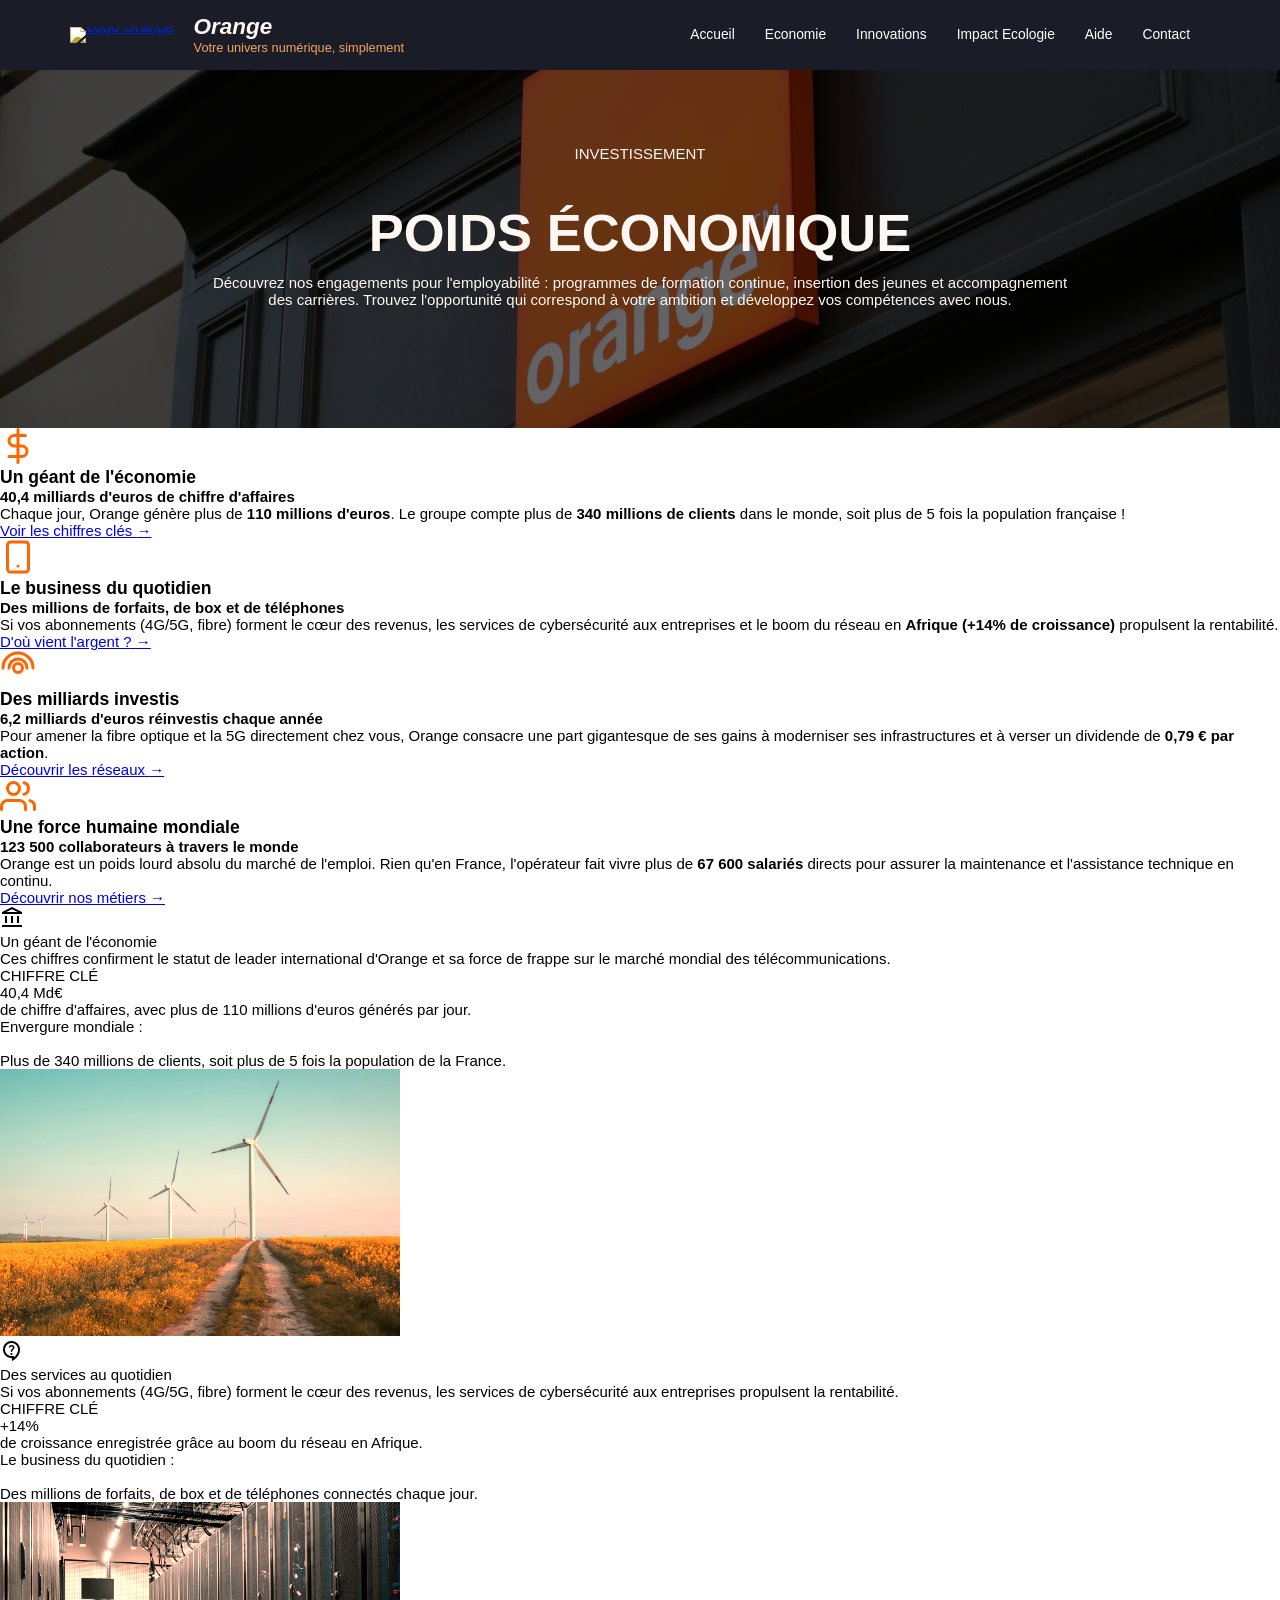
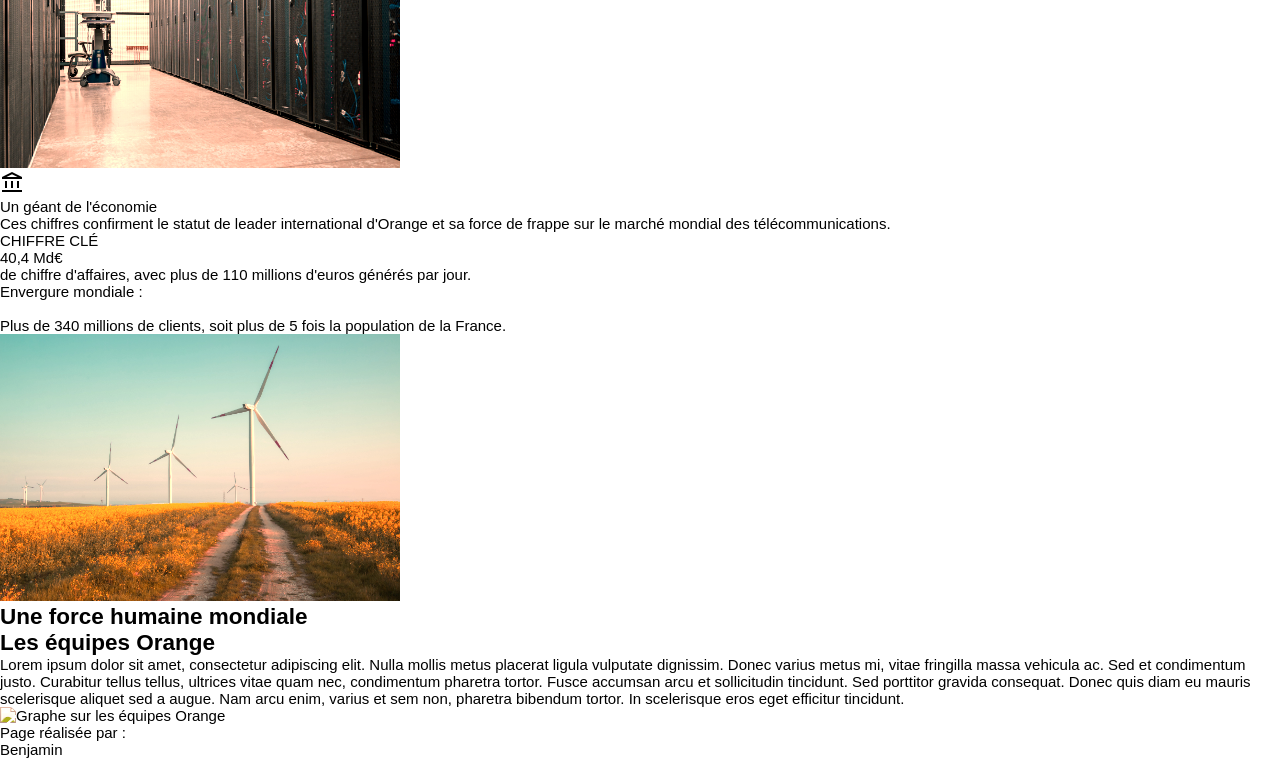
==== page1.html @ 339d1e00 "Refactor page1.html structure and content" ====
<!doctype html>
<html lang="fr">

<head>
    <meta charset="UTF-8" />
    <meta name="viewport" content="width=device-width, initial-scale=1.0" />
    <title>POIDS ÉCONOMIQUE</title>
    <link rel="icon" href="images/logo/orange.jpg" type="image/x-icon" />
    <link rel="stylesheet"
        href="https://fonts.googleapis.com/css2?family=Material+Symbols+Outlined:opsz,wght,FILL,GRAD@48,400,0,0&icon_names=account_balance,contact_support" />
    <link rel="stylesheet" href="style.css" type="text/css" media="screen" />
    <link rel="stylesheet" href="stylepage1.css" type="text/css" media="screen" />
</head>

<body>
    <section id="sec-0">
        <header class="ana">
            <div class="hide" id="searchBar">
                <input type="search" name="searchBox" id="searchBox"
                    placeholder="Type your search here.. Press [Esc] to exist" />
            </div>
            <div class="container">
                <a class="orange-logo-link" href="index.html" aria-label="Retour à l'accueil">
                    <img class="orange-logo" src="images/logo/orange.jpg" alt="Logo Orange" />
                </a>
                <h1>
                    <span>Orange</span>
                    <p class="you">Votre univers numérique, simplement</p>
                </h1>
                <div class="meme">
                    <nav class="me">
                        <a href="index.html">Accueil</a>
                        <a href="page1.html">Economie</a>
                        <a href="page2.html">Innovations</a>
                        <a href="page3.html">Impact Ecologie</a>
                        <a href="#">Aide</a>
                        <a href="#">Contact</a>
                    </nav>
                </div>
            </div>
        </header>
        <article>
            <div class="glass-card">
                <p class="sur-titre">INVESTISSEMENT</p>
                <h2>POIDS ÉCONOMIQUE</h2>
                <p>
                    Découvrez nos engagements pour l'employabilité : programmes de formation continue, insertion des
                    jeunes et accompagnement des carrières. Trouvez l'opportunité qui correspond à votre ambition et
                    développez vos compétences avec nous.
                </p>
            </div>
        </article>
    </section>
    <section class="cards-section">
        <div class="cards-container">
            <!-- CARD 1 : PUISSANCE ÉCONOMIQUE GLOBALE -->
            <article class="card">
                <div class="card-icon">
                    <!-- Icône : Dollar/Pièces pour les gros chiffres financiers -->
                    <svg width="36" height="36" viewBox="0 0 24 24" fill="none" stroke="#FF6600" stroke-width="2"
                        stroke-linecap="round" stroke-linejoin="round">
                        <line x1="12" y1="1" x2="12" y2="23"></line>
                        <path d="M17 5H9.5a3.5 3.5 0 0 0 0 7h5a3.5 3.5 0 0 1 0 7H6"></path>
                    </svg>
                </div>
                <h3 class="card-title">Un géant de l'économie</h3>
                <p class="card-description">
                    <strong>40,4 milliards d'euros de chiffre d'affaires</strong><br />
                    Chaque jour, Orange génère plus de <strong>110 millions d'euros</strong>. Le groupe compte plus
                    de <strong>340 millions de clients</strong> dans le monde, soit plus de 5 fois la population
                    française !
                </p>
                <a href="#geant-eco" class="card-button"> Voir les chiffres clés <span class="arrow">→</span> </a>
            </article>

            <!-- CARD 2 : DOÙ VIENT L'ARGENT (BUSINESS DU QUOTIDIEN) -->
            <article class="card">
                <div class="card-icon">
                    <!-- Icône : Smartphone/Réseau pour les forfaits et clients du quotidien -->
                    <svg width="36" height="36" viewBox="0 0 24 24" fill="none" stroke="#FF6600" stroke-width="2"
                        stroke-linecap="round" stroke-linejoin="round">
                        <rect x="5" y="2" width="14" height="20" rx="2" ry="2"></rect>
                        <line x1="12" y1="18" x2="12.01" y2="18"></line>
                    </svg>
                </div>
                <h3 class="card-title">Le business du quotidien</h3>
                <p class="card-description">
                    <strong>Des millions de forfaits, de box et de téléphones</strong><br />
                    Si vos abonnements (4G/5G, fibre) forment le cœur des revenus, les services de cybersécurité aux
                    entreprises et le boom du réseau en <strong>Afrique (+14% de croissance)</strong> propulsent la
                    rentabilité.
                </p>
                <a href="#business" class="card-button"> D'où vient l'argent ? <span class="arrow">→</span> </a>
            </article>

            <!-- CARD 3 : LES INVESTISSEMENTS ET L'ACTIONNARIAT -->
            <article class="card">
                <div class="card-icon">
                    <!-- Icône : Antenne/Signal pour le déploiement de la fibre et de la 5G -->
                    <svg width="36" height="36" viewBox="0 0 24 24" fill="none" stroke="#FF6600" stroke-width="2"
                        stroke-linecap="round" stroke-linejoin="round">
                        <path d="M12 12m-3 0a3 3 0 1 0 6 0a3 3 0 1 0 -6 0"></path>
                        <path d="M12 2a10 10 0 0 1 10 10"></path>
                        <path d="M12 6a6 6 0 0 1 6 6"></path>
                        <path d="M2 12a10 10 0 0 1 10-10"></path>
                        <path d="M6 12a6 6 0 0 1 6-6"></path>
                    </svg>
                </div>
                <h3 class="card-title">Des milliards investis</h3>
                <p class="card-description">
                    <strong>6,2 milliards d'euros réinvestis chaque année</strong><br />
                    Pour amener la fibre optique et la 5G directement chez vous, Orange consacre une part
                    gigantesque de ses gains à moderniser ses infrastructures et à verser un dividende de
                    <strong>0,79 € par action</strong>.
                </p>
                <a href="#investissements" class="card-button">
                    Découvrir les réseaux <span class="arrow">→</span>
                </a>
            </article>

            <!--  CARD 4 : IMPACT SOCIAL ET EMPLOI (Remplaçant de l'écologie) -->
            <article class="card">
                <div class="card-icon">
                    <!-- Icône : Utilisateurs/Équipe pour la force humaine et l'emploi -->
                    <svg width="36" height="36" viewBox="0 0 24 24" fill="none" stroke="#FF6600" stroke-width="2"
                        stroke-linecap="round" stroke-linejoin="round">
                        <path d="M17 21v-2a4 4 0 0 0-4-4H5a4 4 0 0 0-4 4v2"></path>
                        <circle cx="9" cy="7" r="4"></circle>
                        <path d="M23 21v-2a4 4 0 0 0-3-3.87"></path>
                        <path d="M16 3.13a4 4 0 0 1 0 7.75"></path>
                    </svg>
                </div>
                <h3 class="card-title">Une force humaine mondiale</h3>
                <p class="card-description">
                    <strong>123 500 collaborateurs à travers le monde</strong><br />
                    Orange est un poids lourd absolu du marché de l'emploi. Rien qu'en France, l'opérateur fait
                    vivre plus de
                    <strong>67 600 salariés</strong> directs pour assurer la maintenance et l'assistance technique
                    en continu.
                </p>
                <a href="#force-humaine" class="card-button">
                    Découvrir nos métiers <span class="arrow">→</span>
                </a>
            </article>
        </div>
    </section>

    <section id="geant-eco">
        <div class="card-eco">
            <span class="material-symbols-outlined">
                account_balance
            </span>

            <p class="card-title">
                Un géant de l'économie
            </p>

            <p class="card-description">
                Ces chiffres confirment le statut de leader international d'Orange et sa force de frappe sur le marché
                mondial des télécommunications.
            </p>

            <p class="card-description2">
                CHIFFRE CLÉ
            </p>

            <p class="donnée1">
                40,4 Md€
            </p>

            <p class="description_donnée">
                de chiffre d'affaires, avec plus de 110 millions d'euros générés par jour.
            </p>

            <p class="card-objective">
                Envergure mondiale : <br><br> Plus de 340 millions de clients, soit plus de 5 fois la population de la
                France.
            </p>
        </div>
        <img class="eolienne" src="images/eolienne.jpg" width="400">
        </div>
    </section>
    <section id="business">
        <div class="card-business">
            <span class="material-symbols-outlined">
                contact_support
            </span>

            <p class="card-title">
                Des services au quotidien
            </p>

            <p class="card-description">
                Si vos abonnements (4G/5G, fibre) forment le cœur des revenus, les services de cybersécurité aux
                entreprises propulsent la rentabilité.
            </p>

            <p class="card-description2">
                CHIFFRE CLÉ
            </p>

            <p class="donnée1">
                +14%
            </p>

            <p class="description_donnée">
                de croissance enregistrée grâce au boom du réseau en Afrique.
            </p>

            <p class="card-objective">
                Le business du quotidien : <br><br> Des millions de forfaits, de box et de téléphones connectés chaque
                jour.
            </p>
        </div>
        <div class="business-image">
            <img class="serveur" src="images/serveur.jpg" width="400" alt="Salle de serveurs">
        </div>
    </section>
    <section id="investissements">
        <div class="card-eco">
            <span class="material-symbols-outlined">
                account_balance
            </span>

            <p class="card-title">
                Un géant de l'économie
            </p>

            <p class="card-description">
                Ces chiffres confirment le statut de leader international d'Orange et sa force de frappe sur le marché
                mondial des télécommunications.
            </p>

            <p class="card-description2">
                CHIFFRE CLÉ
            </p>

            <p class="donnée1">
                40,4 Md€
            </p>

            <p class="description_donnée">
                de chiffre d'affaires, avec plus de 110 millions d'euros générés par jour.
            </p>

            <p class="card-objective">
                Envergure mondiale : <br><br> Plus de 340 millions de clients, soit plus de 5 fois la population de la
                France.
            </p>
        </div>
        <img class="eolienne" src="images/eolienne.jpg" width="400">
        </div>
    </section>
    <section id="force-humaine">
        <div class="content-section">
            <h1>Une force humaine mondiale</h1>
            <div class="section-content">
                <div class="section-text">
                    <h2>Les équipes Orange</h2>
                    <p>
                        Lorem ipsum dolor sit amet, consectetur adipiscing elit. Nulla mollis metus placerat ligula
                        vulputate dignissim. Donec varius metus mi, vitae fringilla massa vehicula ac. Sed et
                        condimentum justo. Curabitur tellus tellus, ultrices vitae quam nec, condimentum pharetra
                        tortor. Fusce accumsan arcu et sollicitudin tincidunt. Sed porttitor gravida consequat.
                        Donec quis diam eu mauris scelerisque aliquet sed a augue. Nam arcu enim, varius et sem non,
                        pharetra bibendum tortor. In scelerisque eros eget efficitur tincidunt.
                    </p>
                </div>
                <div class="section-graph" aria-label="Graphe sur les équipes Orange">
                    <img src="images/graphe.png" alt="Graphe sur les équipes Orange" />
                </div>
            </div>
        </div>
    </section>
    <footer class="site-footer">
        <p>Page réalisée par :</p>
        <ul class="student-list">
            <li>Benjamin</li>
        </ul>
    </footer>
</body>

</html>
---- style.css ----
*{
    margin: 0px;
    padding: 0px;
    box-sizing: border-box;
    outline-style: none;
}

html {
    font-size: 12px;
    color: #000;
    font-family:'Segoe UI', Tahoma, Geneva, Verdana, sans-serif;
}

:root{
    --txtaccent: #fff7f2;
    --txtaccent1: #ffd0a5;
    --textaccent2: #f7a35d;
    --textaccent3: #3d240e;
    --txtaccent4: #f97316;
    --txtaccent5: #fff1e6;
    --haccent: #f97316;
    --haccent_withOpacity: rgba(249, 115, 22, 0.72);
    --haccent2: #fffaf5;
    --bgaccent: #1c110b;
    --bgaccent_withOpacity: rgba(28, 17, 11, 0.96);
}
.container{
    width: 95%;
    margin: 0px auto;
    padding: 0px;
}
/* SECTION ZERO = LANDING VIEW */
#sec-0{
    background: linear-gradient(rgba(0,0,0,0.6),rgba(0,0,0,0.6)), url(menuimages/orange.jpeg) no-repeat center center/cover;
}
#sec-0 header.top {
    background-color: var(--haccent);
    font-size: 0.85rem;
    color: var(--txtaccent4);
    padding-top: 6px;
}

#sec-0 header.top .container {
    display: flex;
    flex-wrap: wrap;
    justify-content: space-evenly;
}
 
#sec-0 header h1 {
    font-size: 1.8rem;
    font-weight: bold;
    color: var(--haccent);
}
#sec-0 header h1 span {
    color: #fff;
}
#sec-0 header h1 p {
    font-size: 0.8rem;
    color: var(--textaccent2);
    font-weight: normal;
}
.orange-logo {
    width: 54px;
    height: 54px;
    flex-shrink: 0;
    object-fit: cover;
    border-radius: 0;
}

.orange-logo-link {
    display: block;
    flex-shrink: 0;
    line-height: 0;
    margin-right: 10px;
}

#sec-0 header.top p {
    display: flex;
    width: 45%;
    justify-content: flex-start;
    align-items: center;
    margin-bottom: 0px;
}
#sec-0 header.top p:nth-of-type(2) {
    justify-content: flex-end;
}
#sec-0 .top p::before{
    font-family: fontAwesome;
    display: inline-flex;
    width: 2em;
    justify-content: center;
    font-size: 1.2em;
}
#sec-0 .top p:first-of-type::before{
    content: "\f3cd";
}
#sec-0 .top p:nth-of-type(2)::before{
    content: "\f0e0";
}
#sec-0 .top p:last-of-type::before{
    content: "\f017";
}
#sec-0 .top .social {
    display: flex;
    width: 45%;
    justify-content: flex-end;
    gap: 5px;
}
#sec-0 .top .social a{
    font-size: 1.2rem;
    display: inline-block;
    padding: 5px 0px 5px 5px;
    color: inherit;
    text-decoration: none;
    transition: transform 0.3s ease-in-out;
}
#sec-0 .top .social a:hover{
    transform: scale(1.15);
    border-radius: 50px;
}
#sec-0 .top .social a img{
    height: 1.2em;
    margin-top: -5px;
}
#sec-0 header:last-of-type{
    position: relative;
    display: flex;
}
#sec-0 header:last-of-type .container{
    display: flex;
    flex-direction: row;
    justify-content: space-between;
    align-items: center;
    padding: 0.65rem 0px;
    position: relative;
}
#sec-0 header:last-of-type h1{
    font-size: 1.5rem;
    font-style: italic;
    font-weight: bold;
    color: var(--haccent);
    padding: 0px;
    margin: 0px;
    animation-name: yassine;
    animation-duration: 30s;
    animation-delay: 3s;
    animation-iteration-count: infinite;
}
#sec-0 header:last-of-type h1>span{
    color: var(--txtaccent);
}
#sec-0 header:last-of-type h1 p{
    font-size: 0.85rem;
    font-style: normal;
    color: var(--textaccent2);
    margin: 0px;
}
#sec-0 header label{
    color: var(--haccent);
    font-size: 2rem;
}
#sec-0 header nav a {
    display: block;
    text-decoration: none;
    color: white;
    text-align: center;
    padding: 10px;
    
    animation-name: khadija;
    animation-duration: 30s;
    animation-delay: 3s;
    animation-iteration-count: infinite;
}
#sec-0 header nav a:hover{
    background-color: #73757E;
    transition: background-color 1.5s ease;
    text-decoration: underline;
    color: white;
    border-radius: 20px;
    border-top: 3px solid black;
    border-bottom: 1px solid cyan; 
    transition:all 10s ease;
}
.wahwah a :hover{
    box-shadow:0px 1px 5px #FFCB0F;
}
.show{
    display: flex;
}
.hide{
    display: none;
}
img {
    filter: sepia(0.45) saturate(1.7) hue-rotate(-25deg) brightness(1.05) contrast(1.08);
}

#sec-0 header input {
    display: none;
}
#sec-0 input + nav {
    display: none;
    width: 100%;
}
#sec-0 input:checked + nav {
    display: block;
}
#sec-0 article{
    display: flex;
    align-items: center;
    text-align: center;
    padding: 3rem 0px;
}
#sec-0 article h1{
    font-weight: normal;
    font-size: 1.25rem;
    color: var(--txtaccent);
    margin-bottom: 10px;
}
#sec-0 article h2{
    text-transform: uppercase;
    font-size: 1.85rem;
    color: var(--txtaccent);
    line-height: 1em;
    margin-bottom: 15px;
    font-weight: 700;
}
#sec-0 article h2 span{
    color: var(--haccent);
}
#sec-0 article p{
    color: var(--txtaccent);
    margin-bottom: 3rem;
    padding-left: 4rem;
    padding-right: 4rem;
}
#sec-0 article a{
    color: var(--haccent2);
    background-color: var(--txtaccent4);
    display: inline-block;
    padding: 8px 15px;
    margin-left: 5px;
    border: solid 1px var(--haccent2);
    text-decoration: none;
    text-transform: uppercase;
    font-weight: bold;
}
#sec-0 article a:hover{
    background-color: #0b2d5c;
    color: #fff;
}
/* SECTION ONE */
#sec-1 {
    background-color: var(--txtaccent);
}
#sec-1 article{
    padding-top: 20px;
    text-align: center;
}
#sec-1 article h1{
    font-size: 1.85rem;
    color: var(--haccent);
    font-weight: 700;
    text-transform: uppercase;
}
#sec-1 article h2{
    font-size: 1.1rem;
    font-weight: 700;
    color: var(--textaccent3);
}
#sec-1 article p{
    font-size: 0.85rem;
    text-align: justify;
    margin: 1.3rem 0px 1.1rem;
}
#sec-1 article a{
    color: var(--txtaccent);
    background-color: var(--haccent);
    text-transform: uppercase;
    text-decoration: none;
    padding: 6px 10px;
    border-radius: 5px;
    display: inline-block;
    width: fit-content;
}
#sec-1 aside {
    width: 95%;
    margin: 25px auto 0px;
}
#sec-1 aside img{
    max-width: 100%;
}

#sec-2{
    background: linear-gradient(rgba(0,0,0,0.6),rgba(0,0,0,0.6)), url(menuimages/paris.webp) no-repeat center center/cover;
    text-align: center;
    padding: 3rem 0px 1.8rem;
}
#sec-2 .container>h1{
    color: var(--haccent);
    text-transform: uppercase;
    font-size: 2rem;
    margin-bottom: 10px;
    font-weight: 700;
}
#sec-2 .container>p {
    color: var(--txtaccent);
    margin-bottom: 30px;
}
#sec-2 article{
    display: flex;
    justify-content: center;
    flex-wrap: wrap;
}
#sec-2 article figure{
    text-align: center;
    max-width: 63%;
    margin-top: 40px;
}
#sec-2 article .cont{
    background: linear-gradient(rgba(0,0,0,0.3),rgba(0,0,0,0.3));
    border-radius: 10px;
    padding: 95px 10px 20px;
    text-align: center;
    margin-top: -75px;
}
#sec-2 article figure div:first-of-type{
    width: 10em;
    height: 10em;
    background-color: var(--haccent2);
    border-radius: 50%;
    display: flex;
    justify-content: center;
    align-items: center;
    margin: 0px auto;
    position: relative;
    z-index: 1;
}
#sec-2 article figure img{
    max-width: 55%;
}
#sec-2 article figure h2{
font-size: 1.2rem;
text-transform: uppercase;
font-weight: 700;
margin-bottom: 10px;
color: var(--haccent2);
}
#sec-2 article figure p{
color: var(--txtaccent);
font-size: 0.88rem;
text-shadow:1px 1px #73757E;
}

#sec-3{
    background-color: var(--txtaccent);
    padding-top: 30px;
    padding-bottom: 30px;
}
#sec-3 h1{
    text-transform: uppercase;
    font-size: 1.7rem;
    margin-bottom: 30px;
    text-align: center;
    color: var(--bgaccent);
    font-weight: 900;
}
#sec-3 .cont{
    display: flex;
    flex-wrap: wrap;
    justify-content: space-between;
    flex-direction: column;
    align-content: space-around;
}
.para {
    font-size: 15px; 
}
#sec-3 .card{
    width: 90%;
    margin-bottom: 30px;
}
.card-img-top{
    width: 100%;
    margin-top: 45px;
    display: block;
}
.card-img-top1{
    width: 100%;
    margin-top: 80px;
    display: block;
}
.card-img-top2{
    width: 100%;
    margin-top: 80px;
    display: block;
}
#sec-3 .card p{
    text-align: justify;
    word-break: break-all;
    -ms-hyphens: auto;
    -webkit-hyphens: auto;
    -moz-hyphens: auto;
    hyphens: auto;
}
#sec-3 .card>div{
    position: relative;
}
#sec-3 .caption{
    width: 100%;
    text-align: center;
    margin: 0px;
    color: var(--txtaccent);
    background-color: rgba(0,0,0,0.65);
    padding: 8px 15px 15px;
    position: absolute;
    bottom: 0px;
    font-size: 1.5rem;
    font-weight: 400;
}
#sec-3 a{
    color: var(--txtaccent);
    background-color: var(--haccent);
    text-transform: uppercase;
    text-decoration: none;
    padding: 6px 15px;
    border-radius: 5px;
    display: inline-block;
}
/* SECTION 4 */
#sec-4{
    background: linear-gradient(rgba(0,0,0,0.6),rgba(0,0,0,0.6)), url(menuimages/flag.webp) no-repeat center center/cover;
    text-align: center;
    padding-top: 2rem;
    padding-bottom: 4rem;
}
#sec-4 h1{
    text-transform: uppercase;
    font-size: 1.7rem;
    margin-bottom: 1.6rem;
    color: var(--txtaccent);
    font-weight: 800;
}
#sec-4 p{
    color: var(--txtaccent);
    font-size: 0.9rem;
    padding: 0px 6rem;
    margin-bottom: 2rem;
}
#sec-4 .filter{
    margin-bottom: 2rem;
    padding: 0px 6rem;
}
#sec-4 .filter a{
    display: inline-block;
    padding: 3px 20px 5px;
    border-radius: 15px;
    color: var(--txtaccent);
    text-decoration: none;
    text-transform: uppercase;
    transition: background-color 0.65s ease;
    font-size: 0.85rem;
}
#sec-4 .filter a:hover{
    background-color: var(--haccent);
    color: var(--txtaccent);
}
#sec-4 .cont{
    width: 90%;
    margin: 0px auto;
}
#sec-4 .cont>img{
    width: 100%;
    display: block;
    margin: 0px auto 20px;
}
#sec-4 aside{
    display: flex;
    flex-flow: row wrap;
    justify-content: space-between;
}
#sec-4 aside img{
    margin-bottom: 10px;
    width: 48%;
}
/* SECTION 5 */
#sec-5{
    background: url(../Images/bg3.jpg) no-repeat center center/cover;
    text-align: center;
    padding-top: 2rem;
    font-size: 0.9rem;
}
#sec-5 h1{
    text-transform: uppercase;
    font-size: 1.7rem;
    margin-bottom: 1.6rem;
    color: var(--txtaccent4);
    font-weight: 800;
}
#sec-5 h1+p{
    color: var(--txtaccent4);
    padding: 0px 2rem;
    margin-bottom: 4rem;
}
#sec-5 .cont{
    display: flex;
    flex-flow: wrap;
    justify-content: center;
    gap: 5vh;
}
#sec-5 article{
    width: 70%;
}
#sec-5 .quotetxt{
    display: flex;
    align-items: stretch;
    padding: 1.8em 1.7em 2em 1em;
    background-color: var(--txtaccent5);
    text-align: justify;
    word-break: break-all;    
    position: relative;
}
#sec-5 .quotetxt p:first-child{
    padding-right: 0.7em;
}
#sec-5 .quotetxt p:first-child img{
    min-width: 100%;
}
#sec-5 .quotetxt p:last-child{
    padding-top: 3px;
}
#sec-5 .arrow:after {
    content: '';
    position: absolute;
    border: 15px solid transparent;
    border-top-color: var(--txtaccent5);
    left: calc(50% - 15px);
    top: 100%;
}
#sec-5 figure{
    margin-top: 1.85rem;
}
#sec-5 .customer{
    display: block;
    margin: 0px auto;
    border-radius: 50%;
}
.customer{
    width: 90px;
    height: 90px;
}
#sec-5 figcaption{
    text-transform: uppercase;
    font-weight: 600;
    text-shadow:1px 1px #73757E;
}
#sec-5 article:nth-of-type(2) div.quotetxt{
    color: var(--txtaccent);background-color: var(--haccent);
}
#sec-5 article:nth-of-type(2) .arrow:after{
    border-top-color: var(--haccent);
}
#sec-5 .contactUs{
    padding-top: 1.5rem;
    background-color: var(--haccent_withOpacity);
    border-bottom: solid 2rem var(--textaccent3);
}
#sec-5 .contactUs h1{
    color: var(--textaccent3);
    text-transform: uppercase;
    font-size: 1.52rem;
    font-weight: 800;
    margin: 0px;
}
#sec-5 .contactUs h2{
    font-size: 2rem;
    font-weight: normal;
    text-transform: uppercase;
    margin: 0px;
}
#sec-5 .contactUs form{
    padding: 10px 0px 1.7rem;
    position: relative;
}
#sec-5 .contactUs form input{
    padding: 6px 15px;
    margin: 0px 5px 10px 0px;
    border-radius: 6px;
    border-style: none;
    color: var(--textaccent3);
}
#sec-5 .contactUs form input[type=submit]{
    padding: 6px 20px;
    text-transform: uppercase;
    font-weight: 600;
    background-color: var(--textaccent3);
    color: var(--txtaccent5);
}
#sec-5 .contactUs form input:focus{
    box-shadow: inset 0px 0px 10px var(--txtaccent1);
}
#sec-5 .contactUs form input[type=submit]:hover{
    box-shadow: inset 0px 0px 10px var(--txtaccent1);
}
#sec-5 .contactUs form input+p{
    width: 100%;
    margin: 0px auto;
    color:#ff0000;
    font-style: italic;
    font-size: 0.8rem;
    line-height: 1.1em;
    padding: 0px 6px;
    position: absolute;
    bottom: 2px;
}
.invalid{
    box-shadow: inset 0px 0px 10px #e67a7a;
}
/* SECTION SIX */
#sec-6{
    background: linear-gradient(rgba(0, 0, 0,0.9),rgba(0, 0, 0,0.9)), url(../Images/rascacielos-nueva-york.jpg) no-repeat center center/cover;
    padding-top: 2rem;
    padding-bottom: 4rem;
    font-size: 0.8rem;
}
#sec-6 .container{
    display: flex;
    flex-flow: row wrap;
    justify-content: space-between;
    row-gap: 15px;
    color: var(--txtaccent5);
}
#sec-6 h1{
    font-weight: 400;
    font-size: 1.25rem;
    margin-bottom: 1.1rem;
}
#sec-6 .about h2{
    font-size: 1.3rem;
    font-weight: 800;
    font-style: italic;
    color: var(--haccent);
    padding-bottom: 5px;
    margin-bottom: 1rem;
}
#sec-6 .about h2 p{
    color: var(--txtaccent1);
    font-size: 0.8rem;
    font-weight: 400;
    margin-bottom: 0px;
}
#sec-6 .about>p{
    margin-bottom: 1.5rem;
}
#sec-6 .about a{
    display: inline-flex;
    padding: 5px;
    width: 40px;
    height: 40px;
    margin-right: 5px;
    border-radius: 50%;
    background-color: var(--haccent);
    font-size: 1.25rem;
    color: var(--bgaccent);
    justify-content: center;
    align-items: center;
    transition: background-color ease-in;
    margin-top: 5px;
    text-decoration: none;
}
#sec-6 .about i{
    vertical-align: baseline;
}
#sec-6 .about a:hover{
    background-color: var(--txtaccent5);
}
#sec-6 .links a{
    color: inherit;
    text-decoration: none;
    display: block;
}
#sec-6 .links a{
    position: relative;
    padding: 0.2em;
    padding-left: 25px;
}
#sec-6 .links a::before{
    content: '';
    position: absolute;
    border: 0.35em solid transparent;
    border-left-color: var(--txtaccent5);
    left: 0px;
    top: 0.8em;
}
#sec-6 .links a:hover{
    text-decoration: underline;
}
#sec-6 .posts a{
    color: inherit;
    text-decoration: none;
    display: flex;
    align-items: center;
    padding: 5px;
    border-radius: 10px;
    margin-bottom: 1.1em;
    transition: background-color 0.7s ease-out;
    margin-left: -5px;
}
#sec-6 .posts a:hover{
    background-color: var(--haccent_withOpacity);
    color: var(--txtaccent);
}
#sec-6 .posts a span{
    display: inline-flex;
    width: 2.5em;
    height: 2.5em;
    border-radius: 50%;
    border: solid 2px var(--txtaccent5);
    justify-content: center;
    align-items: center;
    text-align: center;
    padding: 25px;
    margin-right: 10px;
}
#sec-6 .contact p{
    margin-bottom: 15px;
    display: flex;
    margin-left: -1em;
}
#sec-6 .contact p::before{
    font-family: fontAwesome;
    display: inline-flex;
    min-width: 2em;
    justify-content: center;
    font-size: 1.2em;
}
#sec-6 .contact p:first-of-type::before{
    content: "\f3c5";
}
#sec-6 .contact p:nth-of-type(2)::before{
    content: "\f0e0";
}
#sec-6 .contact p:last-of-type::before{
    content: "\f3cd";
}
/* SECTION SEVEN */
#sec-7 {
    background-color: var(--bgaccent);
    padding: 20px 0px 10px;
    text-align: center;
    font-size: 0.7rem;
}
#sec-7 p{
    color: var(--txtaccent5);
}
#sec-7 p span{
    color: var(--haccent);
}
.ana {
    background-color: #1A1C27;
    animation-name: spin;
    animation-duration: 30s;
    animation-delay: 3s;
    animation-iteration-count: infinite;
}
#sec-0 header.ana .container {
    justify-content: flex-start;
    gap: 10px;
}
#sec-0 header.ana .meme {
    margin-left: auto;
}
.me {
    display: flex;
    flex-direction: row;
    animation-name: mom;
    animation-duration: 3s;
    animation-delay: 0s;
}
.top {
    animation-name: spin;
    animation-duration: 30s;
    animation-delay: 3s;
    animation-iteration-count: infinite;
}
.container {
    animation-name: yassine;
    animation-duration: 30s;
    animation-delay: 0s;
    animation-iteration-count: infinite;
}
.container {
    animation-name: mom;
    animation-duration: 3s;
    animation-iteration-count: 1;
}
.you {
    animation-name: asmae;
    animation-duration: 30s;
    animation-delay: 3s;
    animation-iteration-count: infinite;
}

/*MEDIA QUERRIES*/
/*Smart phones */
@media (min-width: 576px) {
    html{
        font-size: 13px;
    }
    .container {
        width: 520px;
    }
    #sec-0 header nav a {
        background-color: transparent;
    }
    .me {
        display: flex;
        flex-direction: row;
    }
    .me a :hover {
        margin: 5px;
        background-color: #C79E23;
    }
    #sec-0 input + nav {
        background-color: var(--bgaccent_withOpacity);
        position: absolute;
        top: 100%;
        right: 0%;
        width: 35%;
        border-bottom-left-radius: 10px;
    }
    #sec-0 #searchBox {
        transform: translateY(25px);
    }
}
/* Medium devices (tablets, 768px and up) */
@media (min-width: 768px) {
    html{
        font-size: 14px;
    }
    .container {
        width: 720px;
    }
    #sec-0 header.top {
        padding-top: 0px;
    }
    #sec-0{
        background-position: center center;
    }
    #sec-0 header.top .container {
        justify-content: flex-start;
    }
    #sec-0 header.top p {
        width: fit-content;
        margin-right: 10px;
    }
    #sec-0 .top .social {
        width: fit-content;
        flex-grow: 1;
    }
    #sec-0 header label{
        display: none;
    }
    #sec-0 header nav a {
        border-style: none;
    }
    #sec-0 input + nav {
        display: flex;
        flex-wrap: nowrap;
        justify-content: flex-end;
        width: fit-content;
        position: static;
        border-radius: none;
        font-size: 0.8rem;
    }
    #sec-0 input:checked + nav {
        display: flex;
    }
    #sec-0 article{
        padding: 5rem 0px;
    }
    #sec-0 article h1{
        font-size: 2rem;
    }
    #sec-0 article h2{
        font-size: 3.5rem;
    }
    #sec-0 #searchBox {
        min-width: 35%;
    }
    #sec-1 .container{ 
        display: flex;
        flex-wrap: wrap;
        justify-content: space-between;
    }
    #sec-1 article{
        padding: 0px;
        text-align: left;
        width:51%;
        display: flex;
        flex-flow: column nowrap;
        justify-content: center;
    }
    #sec-1 article p{
        padding-right: 1rem;
    }
    #sec-1 aside {
        width: 48%;
        margin: 0px;
        text-align: right;
    }
    #sec-2{
        padding: 4rem 0px 2.5rem;
    }
    #sec-2 article{
        justify-content: space-between;
    }
    #sec-2 article figure{
        max-width: 40%;
    }
    #sec-2 article figure img{
        max-width: 55%;
    }
    #sec-3 {
        padding-top: 40px;
        padding-bottom: 50px;
    }
    #sec-3 .cont{
        flex-direction: row;
    }
    #sec-3 .card{
        width: 48%;
    }
    #sec-3 .card:last-child{
        margin-left: auto;
        margin-right: auto;
    }
    #sec-4 .cont{
        width: 100%;
        margin: 0px;
    }
    #sec-4 aside img{
        margin-bottom: 15px;
        width: 48%;
    }
    #sec-5 h1+p{
        padding: 0px 6rem;
    }
    #sec-5 .cont{
        gap: 5vw;
    }
    #sec-5 article{
        width: 43%;
    }
    #sec-5 .contactUs form input+p{
        bottom: 4px;
    }
    #sec-6 .container{
        justify-content: space-between;
        row-gap: 25px;
    }
    #sec-6 .about{
        width: 65%;
    }
    #sec-6 .links{
        width: 20%;
    }
    #sec-6 .posts {
        width: 65%;
    }
    #sec-6 .contact {
        width: 20%;
    }
}
/* Standard PC screens */
@media (min-width: 1200px) {
    html{
        font-size: 15px;
    }
    .container {
        width: 1140px;
    }
    #sec-0 .top .social {
        gap: 10px ;
    }
    #sec-0 header:last-of-type .container{
        padding: 0.95rem 0px;
    }
    #sec-0 header nav a {
        margin-right: 10px;
        font-size: 0.92rem;
    }
    #sec-0 article p{
        padding-left: 14rem;
        padding-right: 14rem;
    }
    #sec-1 article h1{
        font-size: 2.7rem;
    }
    #sec-1 article h2{
        font-size: 1.8rem;
    }
    #sec-2{
        background-position: center top;
    }
    #sec-2 article{
        justify-content: space-evenly;
    }
    #sec-2 article figure{
        max-width: 21%;
    }
    #sec-3 {
        padding-top: 70px;
        padding-bottom: 60px;
    }
    #sec-3 .card{
        width: 31%;
    }
    #sec-3 .card:last-child{
        margin-left: 0px;
        margin-right: 0px;
    }
    #sec-4 .cont{
        display: flex;
        flex-flow: row wrap;
        justify-content: space-between;
    }
    #sec-4 .cont>img{
        width: 50%;
        margin: 0px;
    }
    #sec-4 aside{
        display: flex;
        flex-flow: row wrap;
        justify-content: space-between;
        width: 49%;
        gap: 10px;
    }
    #sec-4 aside img{
        width: 49%;
        margin: 0px;
    }
    #sec-5{
        background-position: right center;
    }
    #sec-5 .cont{
        justify-content: space-between;
        gap: 0px;
        padding-bottom: 25px;
    }
    #sec-5 article{
        width: 30%;
    }
    #sec-5 .contactUs>.container {
        display: flex;
        justify-content: space-between;
    }
    #sec-5 .contactUs aside{
        width: 45%;
        text-align: left;
    }
    #sec-5 .contactUs form {
        width: 45%;
        padding-top: 0px;
        display: flex;
        flex-wrap: wrap;
        justify-content: space-between;
    }
    #sec-5 .contactUs form input {
        margin-right: 15px;
    }
    #sec-5 .contactUs form input:not(input[type=submit]) {
        flex-grow: 1;
    }
    #sec-5 .contactUs form input+p{
        text-align: left;
    }
    #sec-6 .container{
        justify-content: space-between;
        row-gap: 25px;
    }
    #sec-6 .about{
        width: 30%;
    }
    #sec-6 .links{
        width: 15%;
    }
    #sec-6 .posts {
        width: 20%;
    }
    #sec-6 .contact {
        width: 18%;
    }
}
@media (min-width: 1400px) {
    html{
        font-size: 17px;
    }
    .container {
        width: 1340px;
    }
}

h4 {
    color: white
}
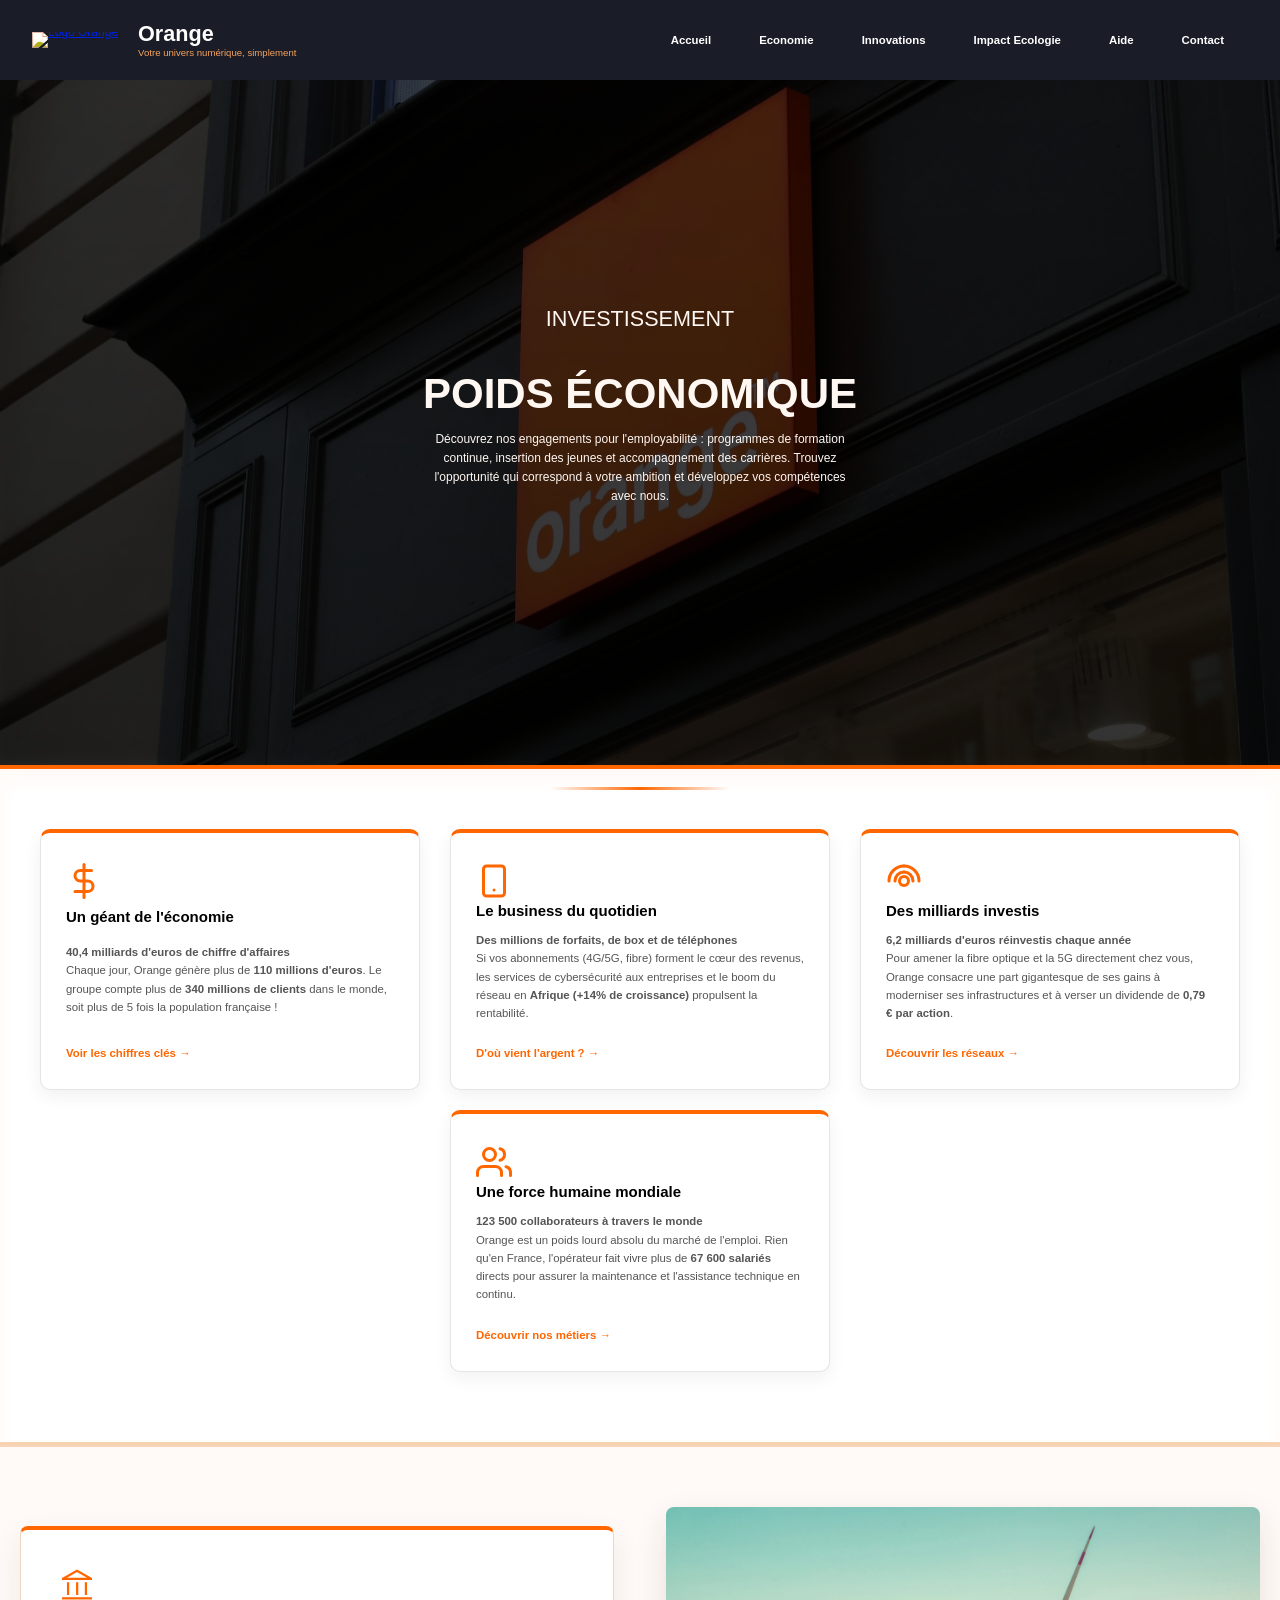
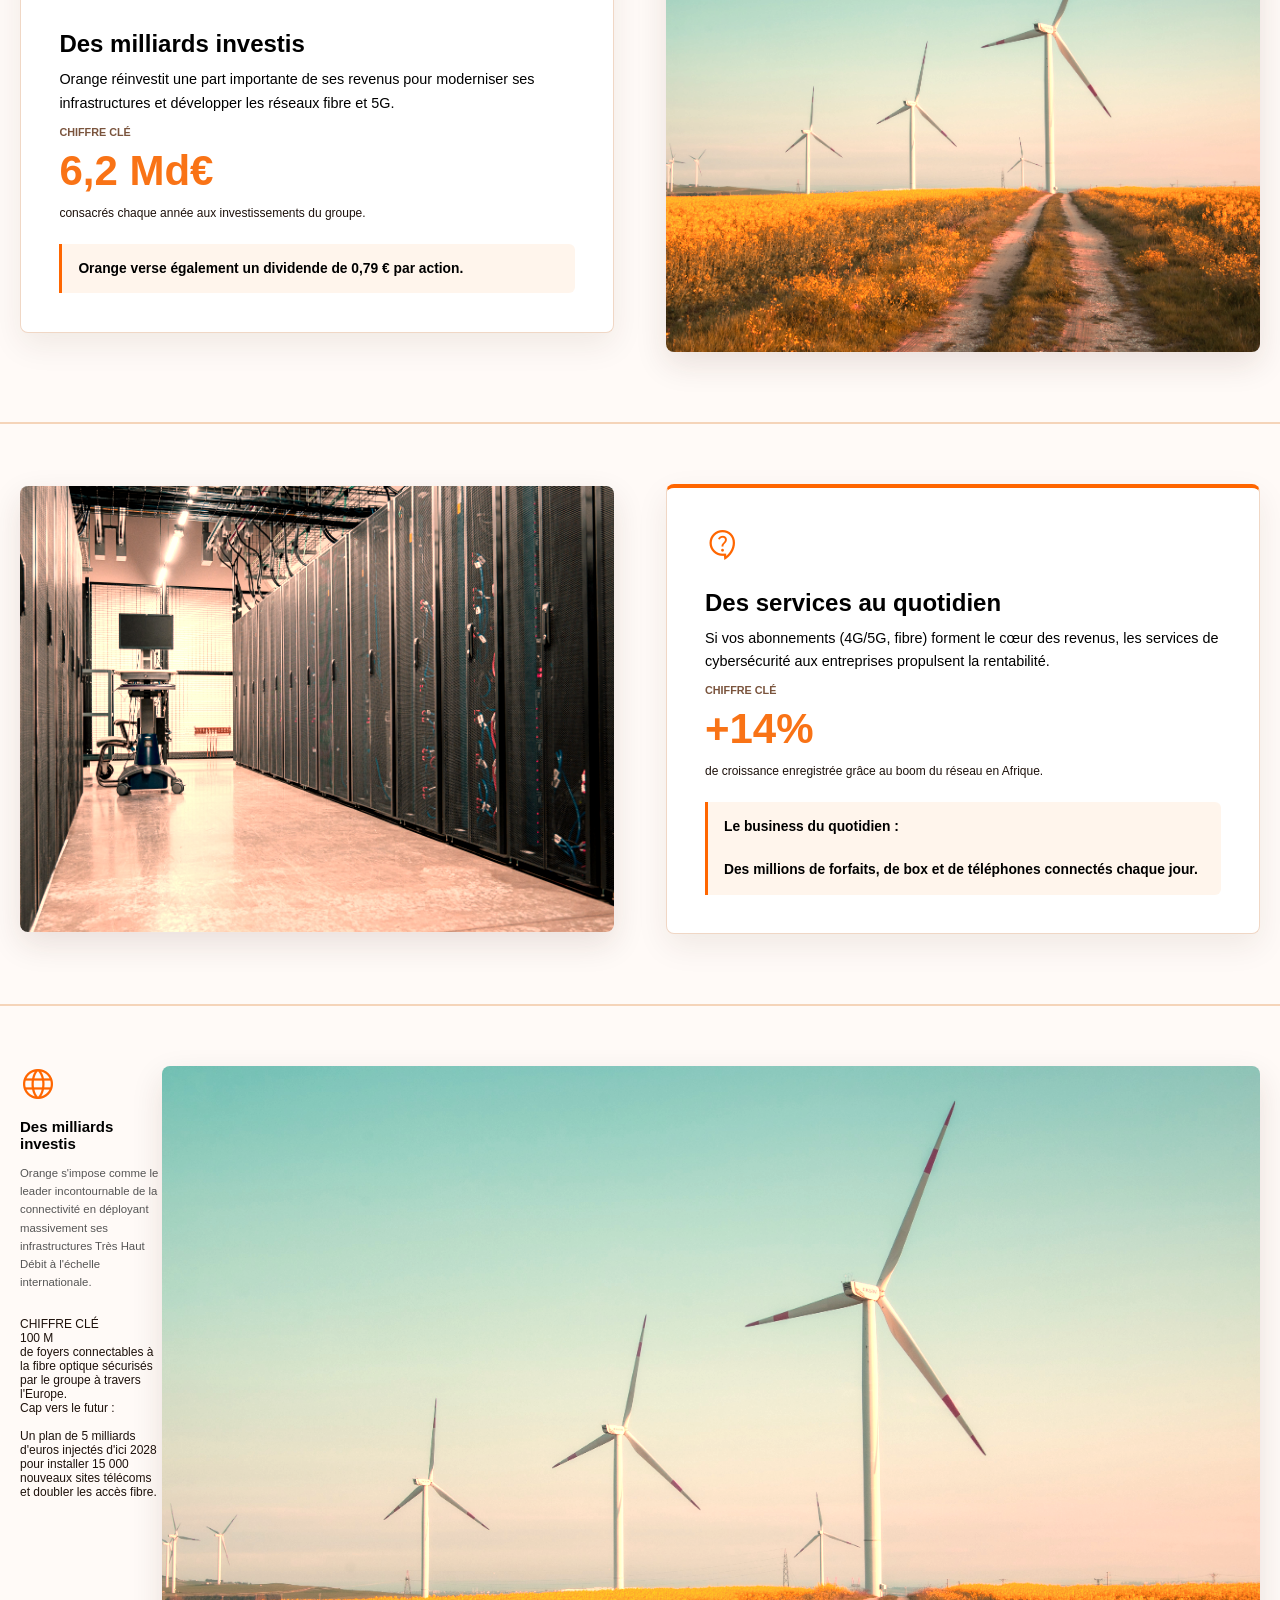
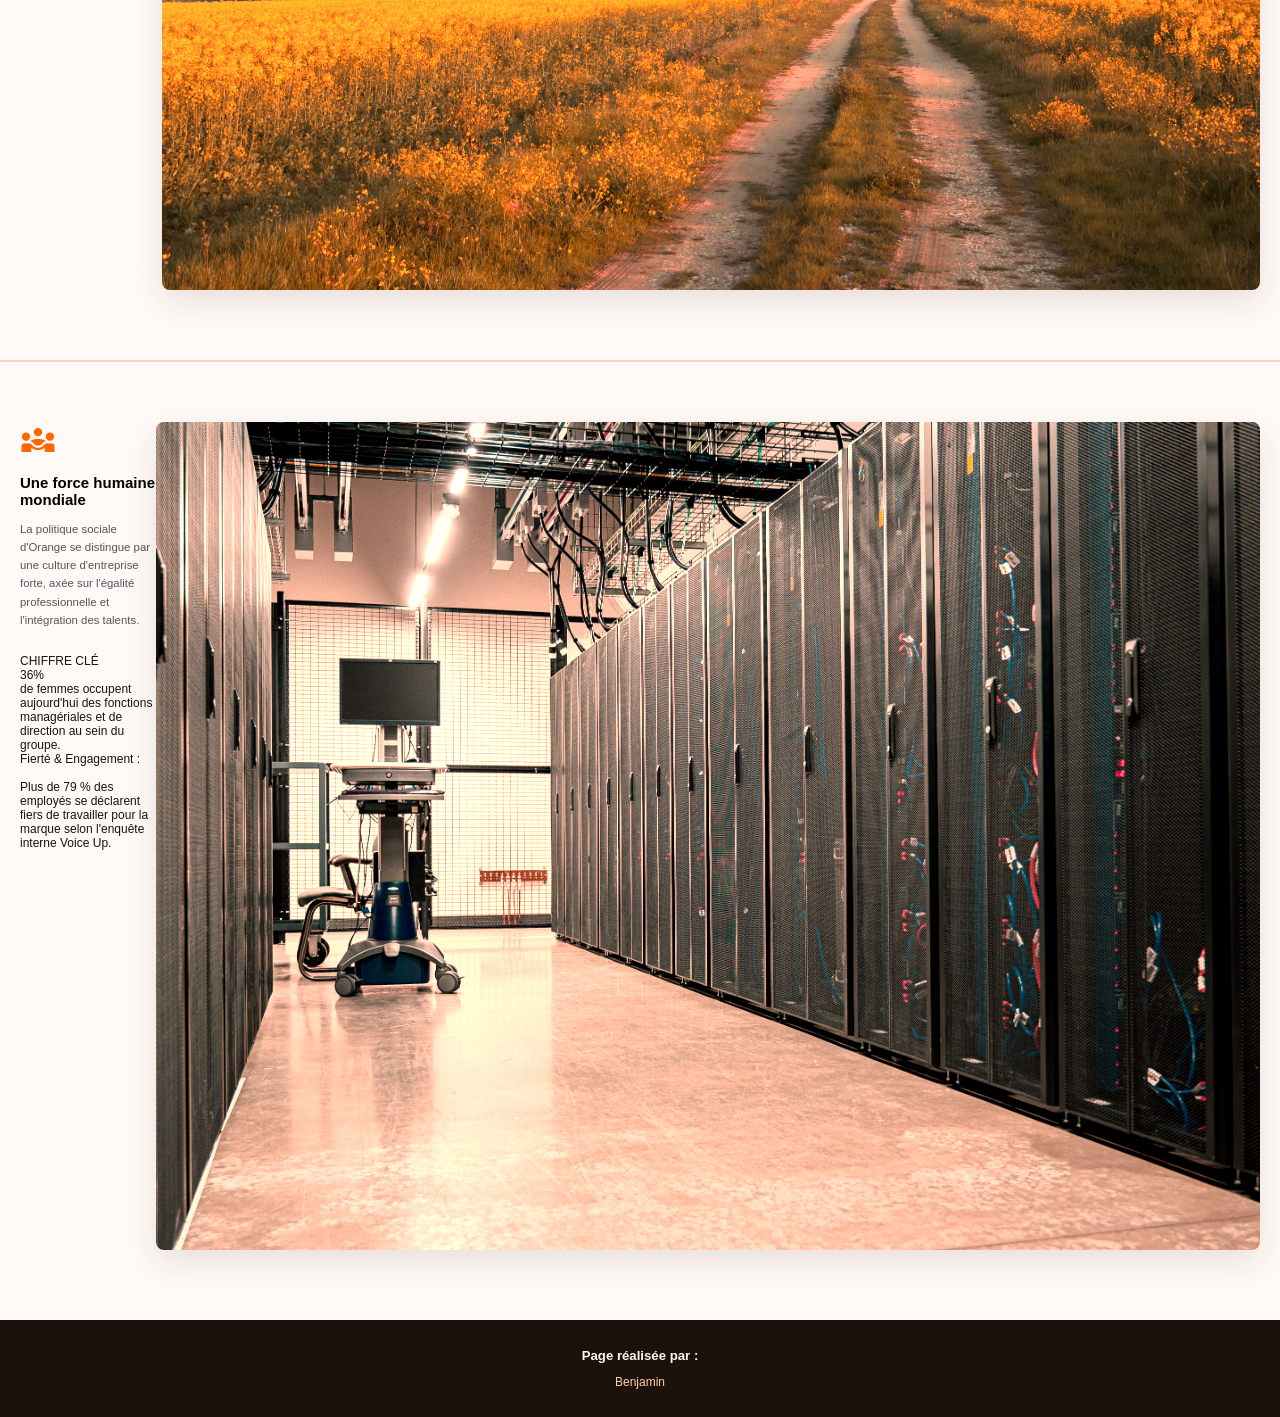
==== commit 94c854bd: "Revise content and structure in page1.html Updated content and structure in page1.html to enhance cl" ====
--- a/page1.html
+++ b/page1.html
@@ -7,7 +7,7 @@
     <title>POIDS ÉCONOMIQUE</title>
     <link rel="icon" href="images/logo/orange.jpg" type="image/x-icon" />
     <link rel="stylesheet"
-        href="https://fonts.googleapis.com/css2?family=Material+Symbols+Outlined:opsz,wght,FILL,GRAD@48,400,0,0&icon_names=account_balance,contact_support" />
+        href="https://fonts.googleapis.com/css2?family=Material+Symbols+Outlined:opsz,wght,FILL,GRAD@48,400,0,0&icon_names=account_balance,contact_support,language,diversity_3" />
     <link rel="stylesheet" href="style.css" type="text/css" media="screen" />
     <link rel="stylesheet" href="stylepage1.css" type="text/css" media="screen" />
 </head>
@@ -152,33 +152,32 @@
             </span>
 
             <p class="card-title">
-                Un géant de l'économie
-            </p>
-
-            <p class="card-description">
-                Ces chiffres confirment le statut de leader international d'Orange et sa force de frappe sur le marché
-                mondial des télécommunications.
-            </p>
-
-            <p class="card-description2">
-                CHIFFRE CLÉ
-            </p>
-
-            <p class="donnée1">
-                40,4 Md€
-            </p>
-
-            <p class="description_donnée">
-                de chiffre d'affaires, avec plus de 110 millions d'euros générés par jour.
-            </p>
-
-            <p class="card-objective">
-                Envergure mondiale : <br><br> Plus de 340 millions de clients, soit plus de 5 fois la population de la
-                France.
-            </p>
-        </div>
-        <img class="eolienne" src="images/eolienne.jpg" width="400">
-        </div>
+                Des milliards investis
+            </p>
+
+            <p class="card-description">
+                Orange réinvestit une part importante de ses revenus pour moderniser ses infrastructures et développer
+                les réseaux fibre et 5G.
+            </p>
+
+            <p class="card-description2">
+                CHIFFRE CLÉ
+            </p>
+
+            <p class="donnée1">
+                6,2 Md€
+            </p>
+
+            <p class="description_donnée">
+                consacrés chaque année aux investissements du groupe.
+            </p>
+
+            <p class="card-objective">
+                Orange verse également un dividende de 0,79 € par action.
+            </p>
+        </div>
+        <img class="eolienne" src="images/eolienne.jpg" width="400"
+            alt="Éolienne, illustration des investissements dans les infrastructures">
     </section>
     <section id="business">
         <div class="card-business">
@@ -217,59 +216,76 @@
         </div>
     </section>
     <section id="investissements">
-        <div class="card-eco">
-            <span class="material-symbols-outlined">
-                account_balance
-            </span>
-
-            <p class="card-title">
-                Un géant de l'économie
-            </p>
-
-            <p class="card-description">
-                Ces chiffres confirment le statut de leader international d'Orange et sa force de frappe sur le marché
-                mondial des télécommunications.
-            </p>
-
-            <p class="card-description2">
-                CHIFFRE CLÉ
-            </p>
-
-            <p class="donnée1">
-                40,4 Md€
-            </p>
-
-            <p class="description_donnée">
-                de chiffre d'affaires, avec plus de 110 millions d'euros générés par jour.
-            </p>
-
-            <p class="card-objective">
-                Envergure mondiale : <br><br> Plus de 340 millions de clients, soit plus de 5 fois la population de la
-                France.
-            </p>
-        </div>
-        <img class="eolienne" src="images/eolienne.jpg" width="400">
+        <div class="card-investissements">
+            <span class="material-symbols-outlined">
+                language
+            </span>
+
+            <p class="card-title">
+                Des milliards investis
+            </p>
+
+            <p class="card-description">
+                Orange s'impose comme le leader incontournable de la connectivité en déployant massivement ses
+                infrastructures Très Haut Débit à l'échelle internationale.
+            </p>
+
+            <p class="card-description2">
+                CHIFFRE CLÉ
+            </p>
+
+            <p class="donnée1">
+                100 M
+            </p>
+
+            <p class="description_donnée">
+                de foyers connectables à la fibre optique sécurisés par le groupe à travers l'Europe.
+            </p>
+
+            <p class="card-objective">
+                Cap vers le futur : <br><br> Un plan de 5 milliards d'euros injectés d'ici 2028 pour installer 15 000
+                nouveaux sites télécoms et doubler les accès fibre.
+            </p>
+        </div>
+        <div>
+            <img class="eolienne" src="images/eolienne.jpg" width="400">
         </div>
     </section>
     <section id="force-humaine">
-        <div class="content-section">
-            <h1>Une force humaine mondiale</h1>
-            <div class="section-content">
-                <div class="section-text">
-                    <h2>Les équipes Orange</h2>
-                    <p>
-                        Lorem ipsum dolor sit amet, consectetur adipiscing elit. Nulla mollis metus placerat ligula
-                        vulputate dignissim. Donec varius metus mi, vitae fringilla massa vehicula ac. Sed et
-                        condimentum justo. Curabitur tellus tellus, ultrices vitae quam nec, condimentum pharetra
-                        tortor. Fusce accumsan arcu et sollicitudin tincidunt. Sed porttitor gravida consequat.
-                        Donec quis diam eu mauris scelerisque aliquet sed a augue. Nam arcu enim, varius et sem non,
-                        pharetra bibendum tortor. In scelerisque eros eget efficitur tincidunt.
-                    </p>
-                </div>
-                <div class="section-graph" aria-label="Graphe sur les équipes Orange">
-                    <img src="images/graphe.png" alt="Graphe sur les équipes Orange" />
-                </div>
-            </div>
+        <div class="card-humaine">
+            <span class="material-symbols-outlined">
+                diversity_3
+            </span>
+
+            <p class="card-title">
+                Une force humaine mondiale
+            </p>
+
+            <p class="card-description">
+                La politique sociale d'Orange se distingue par une culture d'entreprise forte, axée sur l'égalité
+                professionnelle et l'intégration des talents.
+            </p>
+
+            <p class="card-description2">
+                CHIFFRE CLÉ
+            </p>
+
+            <p class="donnée1">
+                36%
+            </p>
+
+            <p class="description_donnée">
+                de femmes occupent aujourd'hui des fonctions managériales et de direction au sein du groupe.
+            </p>
+
+            <p class="card-objective">
+                Fierté & Engagement : <br><br> Plus de 79 % des employés se déclarent fiers de travailler pour la marque
+                selon l'enquête interne Voice Up.
+            </p>
+        </div>
+
+        <div class="business-image">
+            <img class="serveur" src="images/serveur.jpg" width="400" alt="Salle de serveurs">
         </div>
     </section>
     <footer class="site-footer">
--- a/style.css
+++ b/style.css
@@ -1,1104 +1,448 @@
-    *{
-    margin: 0px;
-    padding: 0px;
+* {
     box-sizing: border-box;
+    margin: 0;
+    padding: 0;
     outline-style: none;
 }
 
-html {
-    font-size: 12px;
-    color: #000;
-    font-family:'Segoe UI', Tahoma, Geneva, Verdana, sans-serif;
-}
-
-:root{
+:root {
     --txtaccent: #fff7f2;
-    --txtaccent1: #ffd0a5;
     --textaccent2: #f7a35d;
     --textaccent3: #3d240e;
     --txtaccent4: #f97316;
-    --txtaccent5: #fff1e6;
     --haccent: #f97316;
-    --haccent_withOpacity: rgba(249, 115, 22, 0.72);
     --haccent2: #fffaf5;
     --bgaccent: #1c110b;
-    --bgaccent_withOpacity: rgba(28, 17, 11, 0.96);
-}
-.container{
+}
+
+html {
+    color: #000;
+    font-family: 'Segoe UI', Tahoma, Geneva, Verdana, sans-serif;
+    font-size: 12px;
+}
+
+.container {
     width: 95%;
-    margin: 0px auto;
-    padding: 0px;
-}
-/* SECTION ZERO = LANDING VIEW */
-#sec-0{
-    background: linear-gradient(rgba(0,0,0,0.6),rgba(0,0,0,0.6)), url(menuimages/orange.jpeg) no-repeat center center/cover;
-}
-#sec-0 header.top {
-    background-color: var(--haccent);
-    font-size: 0.85rem;
-    color: var(--txtaccent4);
-    padding-top: 6px;
-}
-
-#sec-0 header.top .container {
-    display: flex;
-    flex-wrap: wrap;
-    justify-content: space-evenly;
-}
- 
-#sec-0 header h1 {
-    font-size: 1.8rem;
-    font-weight: bold;
-    color: var(--haccent);
-}
-#sec-0 header h1 span {
-    color: #fff;
-}
-#sec-0 header h1 p {
-    font-size: 0.8rem;
-    color: var(--textaccent2);
-    font-weight: normal;
-}
+    margin: 0 auto;
+}
+
+img {
+    filter: sepia(0.45) saturate(1.7) hue-rotate(-25deg) brightness(1.05) contrast(1.08);
+}
+
+.hide {
+    display: none;
+}
+
+#sec-0 {
+    background: linear-gradient(rgba(0, 0, 0, 0.6), rgba(0, 0, 0, 0.6)), url(menuimages/orange.jpeg) no-repeat center center / cover;
+}
+
+#sec-0 header.ana {
+    position: relative;
+    display: flex;
+    background-color: #1a1c27;
+}
+
+#sec-0 header.ana .container {
+    display: flex;
+    align-items: center;
+    justify-content: flex-start;
+    gap: 10px;
+    padding: 0.65rem 0;
+}
+
 .orange-logo {
     width: 54px;
     height: 54px;
     flex-shrink: 0;
     object-fit: cover;
-    border-radius: 0;
-}
-
-.orange-logo-link {
+}
+
+#sec-0 header h1 {
+    color: var(--haccent);
+    font-size: 1.8rem;
+    font-weight: bold;
+}
+
+#sec-0 header h1 span {
+    color: #fff;
+}
+
+#sec-0 header h1 p {
+    color: var(--textaccent2);
+    font-size: 0.8rem;
+    font-weight: normal;
+}
+
+#sec-0 header .meme {
+    margin-left: auto;
+}
+
+.me {
+    display: flex;
+    flex-direction: row;
+}
+
+#sec-0 header nav a {
     display: block;
-    flex-shrink: 0;
-    line-height: 0;
-    margin-right: 10px;
-}
-
-#sec-0 header.top p {
-    display: flex;
-    width: 45%;
-    justify-content: flex-start;
+    padding: 10px;
+    color: white;
+    text-align: center;
+    text-decoration: none;
+}
+
+#sec-0 header nav a:hover {
+    border-top: 3px solid black;
+    border-bottom: 1px solid cyan;
+    border-radius: 20px;
+    background-color: #73757e;
+    color: white;
+    text-decoration: underline;
+    transition: all 1.5s ease;
+}
+
+#sec-0 article {
+    display: flex;
     align-items: center;
-    margin-bottom: 0px;
-}
-#sec-0 header.top p:nth-of-type(2) {
-    justify-content: flex-end;
-}
-#sec-0 .top p::before{
-    font-family: fontAwesome;
-    display: inline-flex;
-    width: 2em;
-    justify-content: center;
-    font-size: 1.2em;
-}
-#sec-0 .top p:first-of-type::before{
-    content: "\f3cd";
-}
-#sec-0 .top p:nth-of-type(2)::before{
-    content: "\f0e0";
-}
-#sec-0 .top p:last-of-type::before{
-    content: "\f017";
-}
-#sec-0 .top .social {
-    display: flex;
-    width: 45%;
-    justify-content: flex-end;
-    gap: 5px;
-}
-#sec-0 .top .social a{
-    font-size: 1.2rem;
+    padding: 3rem 0;
+    text-align: center;
+}
+
+#sec-0 article h1 {
+    margin-bottom: 10px;
+    color: var(--txtaccent);
+    font-size: 1.25rem;
+    font-weight: normal;
+}
+
+#sec-0 article h2 {
+    margin-bottom: 15px;
+    color: var(--txtaccent);
+    font-size: 1.85rem;
+    font-weight: 700;
+    line-height: 1em;
+    text-transform: uppercase;
+}
+
+#sec-0 article h2 span {
+    color: var(--haccent);
+}
+
+#sec-0 article p {
+    margin-bottom: 3rem;
+    padding: 0 4rem;
+    color: var(--txtaccent);
+}
+
+#sec-0 article a {
     display: inline-block;
-    padding: 5px 0px 5px 5px;
-    color: inherit;
+    margin-left: 5px;
+    padding: 8px 15px;
+    border: 1px solid var(--haccent2);
+    background-color: var(--txtaccent4);
+    color: var(--haccent2);
+    font-weight: bold;
     text-decoration: none;
-    transition: transform 0.3s ease-in-out;
-}
-#sec-0 .top .social a:hover{
-    transform: scale(1.15);
-    border-radius: 50px;
-}
-#sec-0 .top .social a img{
-    height: 1.2em;
-    margin-top: -5px;
-}
-#sec-0 header:last-of-type{
-    position: relative;
-    display: flex;
-}
-#sec-0 header:last-of-type .container{
-    display: flex;
-    flex-direction: row;
-    justify-content: space-between;
-    align-items: center;
-    padding: 0.65rem 0px;
-    position: relative;
-}
-#sec-0 header:last-of-type h1{
-    font-size: 1.5rem;
-    font-style: italic;
-    font-weight: bold;
+    text-transform: uppercase;
+}
+
+#sec-0 article a:hover {
+    background-color: #0b2d5c;
+    color: #fff;
+}
+
+#sec-1 {
+    background-color: var(--txtaccent);
+}
+
+#sec-1 article {
+    padding-top: 20px;
+    text-align: center;
+}
+
+#sec-1 article h1 {
     color: var(--haccent);
-    padding: 0px;
-    margin: 0px;
-    animation-name: yassine;
-    animation-duration: 30s;
-    animation-delay: 3s;
-    animation-iteration-count: infinite;
-}
-#sec-0 header:last-of-type h1>span{
-    color: var(--txtaccent);
-}
-#sec-0 header:last-of-type h1 p{
+    font-size: 1.85rem;
+    font-weight: 700;
+    text-transform: uppercase;
+}
+
+#sec-1 article h2 {
+    color: var(--textaccent3);
+    font-size: 1.1rem;
+    font-weight: 700;
+}
+
+#sec-1 article p {
+    margin: 1.3rem 0 1.1rem;
     font-size: 0.85rem;
-    font-style: normal;
-    color: var(--textaccent2);
-    margin: 0px;
-}
-#sec-0 header label{
+    text-align: justify;
+}
+
+#sec-1 aside {
+    width: 95%;
+    margin: 25px auto 0;
+}
+
+#sec-1 aside img {
+    max-width: 100%;
+}
+
+#sec-2 {
+    padding: 3rem 0 1.8rem;
+    background: linear-gradient(rgba(0, 0, 0, 0.6), rgba(0, 0, 0, 0.6)), url(menuimages/paris.webp) no-repeat center center / cover;
+    text-align: center;
+}
+
+#sec-2 .container > h1 {
+    margin-bottom: 10px;
     color: var(--haccent);
     font-size: 2rem;
-}
-#sec-0 header nav a {
-    display: block;
-    text-decoration: none;
-    color: white;
-    text-align: center;
-    padding: 10px;
-    
-    animation-name: khadija;
-    animation-duration: 30s;
-    animation-delay: 3s;
-    animation-iteration-count: infinite;
-}
-#sec-0 header nav a:hover{
-    background-color: #73757E;
-    transition: background-color 1.5s ease;
-    text-decoration: underline;
-    color: white;
-    border-radius: 20px;
-    border-top: 3px solid black;
-    border-bottom: 1px solid cyan; 
-    transition:all 10s ease;
-}
-.wahwah a :hover{
-    box-shadow:0px 1px 5px #FFCB0F;
-}
-.show{
-    display: flex;
-}
-.hide{
-    display: none;
-}
-img {
-    filter: sepia(0.45) saturate(1.7) hue-rotate(-25deg) brightness(1.05) contrast(1.08);
-}
-
-#sec-0 header input {
-    display: none;
-}
-#sec-0 input + nav {
-    display: none;
-    width: 100%;
-}
-#sec-0 input:checked + nav {
-    display: block;
-}
-#sec-0 article{
-    display: flex;
-    align-items: center;
-    text-align: center;
-    padding: 3rem 0px;
-}
-#sec-0 article h1{
-    font-weight: normal;
-    font-size: 1.25rem;
-    color: var(--txtaccent);
-    margin-bottom: 10px;
-}
-#sec-0 article h2{
-    text-transform: uppercase;
-    font-size: 1.85rem;
-    color: var(--txtaccent);
-    line-height: 1em;
-    margin-bottom: 15px;
-    font-weight: 700;
-}
-#sec-0 article h2 span{
-    color: var(--haccent);
-}
-#sec-0 article p{
-    color: var(--txtaccent);
-    margin-bottom: 3rem;
-    padding-left: 4rem;
-    padding-right: 4rem;
-}
-#sec-0 article a{
-    color: var(--haccent2);
-    background-color: var(--txtaccent4);
-    display: inline-block;
-    padding: 8px 15px;
-    margin-left: 5px;
-    border: solid 1px var(--haccent2);
-    text-decoration: none;
-    text-transform: uppercase;
-    font-weight: bold;
-}
-#sec-0 article a:hover{
-    background-color: #0b2d5c;
-    color: #fff;
-}
-/* SECTION ONE */
-#sec-1 {
-    background-color: var(--txtaccent);
-}
-#sec-1 article{
-    padding-top: 20px;
-    text-align: center;
-}
-#sec-1 article h1{
-    font-size: 1.85rem;
-    color: var(--haccent);
-    font-weight: 700;
-    text-transform: uppercase;
-}
-#sec-1 article h2{
-    font-size: 1.1rem;
-    font-weight: 700;
-    color: var(--textaccent3);
-}
-#sec-1 article p{
-    font-size: 0.85rem;
-    text-align: justify;
-    margin: 1.3rem 0px 1.1rem;
-}
-#sec-1 article a{
-    color: var(--txtaccent);
-    background-color: var(--haccent);
-    text-transform: uppercase;
-    text-decoration: none;
-    padding: 6px 10px;
-    border-radius: 5px;
-    display: inline-block;
-    width: fit-content;
-}
-#sec-1 aside {
-    width: 95%;
-    margin: 25px auto 0px;
-}
-#sec-1 aside img{
-    max-width: 100%;
-}
-
-#sec-2{
-    background: linear-gradient(rgba(0,0,0,0.6),rgba(0,0,0,0.6)), url(menuimages/paris.webp) no-repeat center center/cover;
-    text-align: center;
-    padding: 3rem 0px 1.8rem;
-}
-#sec-2 .container>h1{
-    color: var(--haccent);
-    text-transform: uppercase;
-    font-size: 2rem;
-    margin-bottom: 10px;
-    font-weight: 700;
-}
-#sec-2 .container>p {
-    color: var(--txtaccent);
+    font-weight: 700;
+    text-transform: uppercase;
+}
+
+#sec-2 .container > p {
     margin-bottom: 30px;
-}
-#sec-2 article{
-    display: flex;
+    color: var(--txtaccent);
+}
+
+#sec-2 article {
+    display: flex;
+    flex-wrap: wrap;
     justify-content: center;
-    flex-wrap: wrap;
-}
-#sec-2 article figure{
-    text-align: center;
+}
+
+#sec-2 article figure {
     max-width: 63%;
     margin-top: 40px;
-}
-#sec-2 article .cont{
-    background: linear-gradient(rgba(0,0,0,0.3),rgba(0,0,0,0.3));
+    text-align: center;
+}
+
+#sec-2 article .cont {
+    margin-top: -75px;
+    padding: 95px 10px 20px;
     border-radius: 10px;
-    padding: 95px 10px 20px;
-    text-align: center;
-    margin-top: -75px;
-}
-#sec-2 article figure div:first-of-type{
+    background: linear-gradient(rgba(0, 0, 0, 0.3), rgba(0, 0, 0, 0.3));
+    text-align: center;
+}
+
+#sec-2 article figure div:first-of-type {
+    position: relative;
+    z-index: 1;
+    display: flex;
     width: 10em;
     height: 10em;
+    align-items: center;
+    justify-content: center;
+    margin: 0 auto;
+    border-radius: 50%;
     background-color: var(--haccent2);
-    border-radius: 50%;
-    display: flex;
-    justify-content: center;
+}
+
+#sec-2 article figure img {
+    max-width: 55%;
+}
+
+#sec-2 article figure h2 {
+    margin-bottom: 10px;
+    color: var(--haccent2);
+    font-size: 1.2rem;
+    font-weight: 700;
+    text-transform: uppercase;
+}
+
+#sec-2 article figure p {
+    color: var(--txtaccent);
+    font-size: 0.88rem;
+    text-shadow: 1px 1px #73757e;
+}
+
+#sec-3 {
+    padding: 30px 0;
+    background-color: var(--txtaccent);
+}
+
+#sec-3 h1 {
+    margin-bottom: 30px;
+    color: var(--bgaccent);
+    font-size: 1.7rem;
+    font-weight: 900;
+    text-align: center;
+    text-transform: uppercase;
+}
+
+#sec-3 .cont {
+    display: flex;
+    flex-direction: column;
+    gap: 1.5rem;
+}
+
+#sec-3 .card {
+    display: grid;
+    grid-template-columns: minmax(0, 1fr) minmax(120px, 38%);
     align-items: center;
-    margin: 0px auto;
-    position: relative;
-    z-index: 1;
-}
-#sec-2 article figure img{
-    max-width: 55%;
-}
-#sec-2 article figure h2{
-font-size: 1.2rem;
-text-transform: uppercase;
-font-weight: 700;
-margin-bottom: 10px;
-color: var(--haccent2);
-}
-#sec-2 article figure p{
-color: var(--txtaccent);
-font-size: 0.88rem;
-text-shadow:1px 1px #73757E;
-}
-
-#sec-3{
-    background-color: var(--txtaccent);
-    padding-top: 30px;
-    padding-bottom: 30px;
-}
-#sec-3 h1{
-    text-transform: uppercase;
-    font-size: 1.7rem;
-    margin-bottom: 30px;
-    text-align: center;
-    color: var(--bgaccent);
-    font-weight: 900;
-}
-#sec-3 .cont{
-    display: flex;
-    flex-wrap: wrap;
-    justify-content: space-between;
-    flex-direction: column;
-    align-content: space-around;
-}
-.para {
-    font-size: 15px; 
-}
-#sec-3 .card{
-    width: 90%;
-    margin-bottom: 30px;
-}
-.card-img-top{
+    gap: 1.5rem;
     width: 100%;
-    margin-top: 45px;
+}
+
+#sec-3 .caption {
+    margin-bottom: 0.75rem;
+    color: var(--haccent);
+    font-size: 1.25rem;
+    font-weight: 700;
+}
+
+#sec-3 .card p {
+    font-size: 1rem;
+    hyphens: auto;
+    text-align: left;
+    overflow-wrap: break-word;
+}
+
+#sec-3 .offer-image {
     display: block;
-}
-.card-img-top1{
     width: 100%;
-    margin-top: 80px;
-    display: block;
-}
-.card-img-top2{
-    width: 100%;
-    margin-top: 80px;
-    display: block;
-}
-#sec-3 .card p{
-    text-align: justify;
-    word-break: break-all;
-    -ms-hyphens: auto;
-    -webkit-hyphens: auto;
-    -moz-hyphens: auto;
-    hyphens: auto;
-}
-#sec-3 .card>div{
-    position: relative;
-}
-#sec-3 .caption{
-    width: 100%;
-    text-align: center;
-    margin: 0px;
-    color: var(--txtaccent);
-    background-color: rgba(0,0,0,0.65);
-    padding: 8px 15px 15px;
-    position: absolute;
-    bottom: 0px;
-    font-size: 1.5rem;
-    font-weight: 400;
-}
-#sec-3 a{
-    color: var(--txtaccent);
-    background-color: var(--haccent);
-    text-transform: uppercase;
-    text-decoration: none;
-    padding: 6px 15px;
-    border-radius: 5px;
-    display: inline-block;
-}
-/* SECTION 4 */
-#sec-4{
-    background: linear-gradient(rgba(0,0,0,0.6),rgba(0,0,0,0.6)), url(menuimages/flag.webp) no-repeat center center/cover;
-    text-align: center;
-    padding-top: 2rem;
-    padding-bottom: 4rem;
-}
-#sec-4 h1{
-    text-transform: uppercase;
-    font-size: 1.7rem;
-    margin-bottom: 1.6rem;
-    color: var(--txtaccent);
-    font-weight: 800;
-}
-#sec-4 p{
-    color: var(--txtaccent);
-    font-size: 0.9rem;
-    padding: 0px 6rem;
-    margin-bottom: 2rem;
-}
-#sec-4 .filter{
-    margin-bottom: 2rem;
-    padding: 0px 6rem;
-}
-#sec-4 .filter a{
-    display: inline-block;
-    padding: 3px 20px 5px;
-    border-radius: 15px;
-    color: var(--txtaccent);
-    text-decoration: none;
-    text-transform: uppercase;
-    transition: background-color 0.65s ease;
-    font-size: 0.85rem;
-}
-#sec-4 .filter a:hover{
-    background-color: var(--haccent);
-    color: var(--txtaccent);
-}
-#sec-4 .cont{
-    width: 90%;
-    margin: 0px auto;
-}
-#sec-4 .cont>img{
-    width: 100%;
-    display: block;
-    margin: 0px auto 20px;
-}
-#sec-4 aside{
-    display: flex;
-    flex-flow: row wrap;
-    justify-content: space-between;
-}
-#sec-4 aside img{
-    margin-bottom: 10px;
-    width: 48%;
-}
-/* SECTION 5 */
-#sec-5{
-    background: url(../Images/bg3.jpg) no-repeat center center/cover;
-    text-align: center;
-    padding-top: 2rem;
-    font-size: 0.9rem;
-}
-#sec-5 h1{
-    text-transform: uppercase;
-    font-size: 1.7rem;
-    margin-bottom: 1.6rem;
-    color: var(--txtaccent4);
-    font-weight: 800;
-}
-#sec-5 h1+p{
-    color: var(--txtaccent4);
-    padding: 0px 2rem;
-    margin-bottom: 4rem;
-}
-#sec-5 .cont{
-    display: flex;
-    flex-flow: wrap;
-    justify-content: center;
-    gap: 5vh;
-}
-#sec-5 article{
-    width: 70%;
-}
-#sec-5 .quotetxt{
-    display: flex;
-    align-items: stretch;
-    padding: 1.8em 1.7em 2em 1em;
-    background-color: var(--txtaccent5);
-    text-align: justify;
-    word-break: break-all;    
-    position: relative;
-}
-#sec-5 .quotetxt p:first-child{
-    padding-right: 0.7em;
-}
-#sec-5 .quotetxt p:first-child img{
-    min-width: 100%;
-}
-#sec-5 .quotetxt p:last-child{
-    padding-top: 3px;
-}
-#sec-5 .arrow:after {
-    content: '';
-    position: absolute;
-    border: 15px solid transparent;
-    border-top-color: var(--txtaccent5);
-    left: calc(50% - 15px);
-    top: 100%;
-}
-#sec-5 figure{
-    margin-top: 1.85rem;
-}
-#sec-5 .customer{
-    display: block;
-    margin: 0px auto;
-    border-radius: 50%;
-}
-.customer{
-    width: 90px;
-    height: 90px;
-}
-#sec-5 figcaption{
-    text-transform: uppercase;
-    font-weight: 600;
-    text-shadow:1px 1px #73757E;
-}
-#sec-5 article:nth-of-type(2) div.quotetxt{
-    color: var(--txtaccent);background-color: var(--haccent);
-}
-#sec-5 article:nth-of-type(2) .arrow:after{
-    border-top-color: var(--haccent);
-}
-#sec-5 .contactUs{
-    padding-top: 1.5rem;
-    background-color: var(--haccent_withOpacity);
-    border-bottom: solid 2rem var(--textaccent3);
-}
-#sec-5 .contactUs h1{
-    color: var(--textaccent3);
-    text-transform: uppercase;
-    font-size: 1.52rem;
-    font-weight: 800;
-    margin: 0px;
-}
-#sec-5 .contactUs h2{
-    font-size: 2rem;
-    font-weight: normal;
-    text-transform: uppercase;
-    margin: 0px;
-}
-#sec-5 .contactUs form{
-    padding: 10px 0px 1.7rem;
-    position: relative;
-}
-#sec-5 .contactUs form input{
-    padding: 6px 15px;
-    margin: 0px 5px 10px 0px;
-    border-radius: 6px;
-    border-style: none;
-    color: var(--textaccent3);
-}
-#sec-5 .contactUs form input[type=submit]{
-    padding: 6px 20px;
-    text-transform: uppercase;
-    font-weight: 600;
-    background-color: var(--textaccent3);
-    color: var(--txtaccent5);
-}
-#sec-5 .contactUs form input:focus{
-    box-shadow: inset 0px 0px 10px var(--txtaccent1);
-}
-#sec-5 .contactUs form input[type=submit]:hover{
-    box-shadow: inset 0px 0px 10px var(--txtaccent1);
-}
-#sec-5 .contactUs form input+p{
-    width: 100%;
-    margin: 0px auto;
-    color:#ff0000;
-    font-style: italic;
-    font-size: 0.8rem;
-    line-height: 1.1em;
-    padding: 0px 6px;
-    position: absolute;
-    bottom: 2px;
-}
-.invalid{
-    box-shadow: inset 0px 0px 10px #e67a7a;
-}
-/* SECTION SIX */
-#sec-6{
-    background: linear-gradient(rgba(0, 0, 0,0.9),rgba(0, 0, 0,0.9)), url(../Images/rascacielos-nueva-york.jpg) no-repeat center center/cover;
-    padding-top: 2rem;
-    padding-bottom: 4rem;
-    font-size: 0.8rem;
-}
-#sec-6 .container{
-    display: flex;
-    flex-flow: row wrap;
-    justify-content: space-between;
-    row-gap: 15px;
-    color: var(--txtaccent5);
-}
-#sec-6 h1{
-    font-weight: 400;
-    font-size: 1.25rem;
-    margin-bottom: 1.1rem;
-}
-#sec-6 .about h2{
-    font-size: 1.3rem;
-    font-weight: 800;
-    font-style: italic;
-    color: var(--haccent);
-    padding-bottom: 5px;
-    margin-bottom: 1rem;
-}
-#sec-6 .about h2 p{
-    color: var(--txtaccent1);
-    font-size: 0.8rem;
-    font-weight: 400;
-    margin-bottom: 0px;
-}
-#sec-6 .about>p{
-    margin-bottom: 1.5rem;
-}
-#sec-6 .about a{
-    display: inline-flex;
-    padding: 5px;
-    width: 40px;
-    height: 40px;
-    margin-right: 5px;
-    border-radius: 50%;
-    background-color: var(--haccent);
-    font-size: 1.25rem;
-    color: var(--bgaccent);
-    justify-content: center;
-    align-items: center;
-    transition: background-color ease-in;
-    margin-top: 5px;
-    text-decoration: none;
-}
-#sec-6 .about i{
-    vertical-align: baseline;
-}
-#sec-6 .about a:hover{
-    background-color: var(--txtaccent5);
-}
-#sec-6 .links a{
-    color: inherit;
-    text-decoration: none;
-    display: block;
-}
-#sec-6 .links a{
-    position: relative;
-    padding: 0.2em;
-    padding-left: 25px;
-}
-#sec-6 .links a::before{
-    content: '';
-    position: absolute;
-    border: 0.35em solid transparent;
-    border-left-color: var(--txtaccent5);
-    left: 0px;
-    top: 0.8em;
-}
-#sec-6 .links a:hover{
-    text-decoration: underline;
-}
-#sec-6 .posts a{
-    color: inherit;
-    text-decoration: none;
-    display: flex;
-    align-items: center;
-    padding: 5px;
-    border-radius: 10px;
-    margin-bottom: 1.1em;
-    transition: background-color 0.7s ease-out;
-    margin-left: -5px;
-}
-#sec-6 .posts a:hover{
-    background-color: var(--haccent_withOpacity);
-    color: var(--txtaccent);
-}
-#sec-6 .posts a span{
-    display: inline-flex;
-    width: 2.5em;
-    height: 2.5em;
-    border-radius: 50%;
-    border: solid 2px var(--txtaccent5);
-    justify-content: center;
-    align-items: center;
-    text-align: center;
-    padding: 25px;
-    margin-right: 10px;
-}
-#sec-6 .contact p{
-    margin-bottom: 15px;
-    display: flex;
-    margin-left: -1em;
-}
-#sec-6 .contact p::before{
-    font-family: fontAwesome;
-    display: inline-flex;
-    min-width: 2em;
-    justify-content: center;
-    font-size: 1.2em;
-}
-#sec-6 .contact p:first-of-type::before{
-    content: "\f3c5";
-}
-#sec-6 .contact p:nth-of-type(2)::before{
-    content: "\f0e0";
-}
-#sec-6 .contact p:last-of-type::before{
-    content: "\f3cd";
-}
-/* SECTION SEVEN */
+    aspect-ratio: 4 / 3;
+    object-fit: contain;
+}
+
 #sec-7 {
+    padding: 20px 0 10px;
     background-color: var(--bgaccent);
-    padding: 20px 0px 10px;
-    text-align: center;
     font-size: 0.7rem;
-}
-#sec-7 p{
-    color: var(--txtaccent5);
-}
-#sec-7 p span{
-    color: var(--haccent);
-}
-.ana {
-    background-color: #1A1C27;
-    animation-name: spin;
-    animation-duration: 30s;
-    animation-delay: 3s;
-    animation-iteration-count: infinite;
-}
-#sec-0 header.ana .container {
-    justify-content: flex-start;
-    gap: 10px;
-}
-#sec-0 header.ana .meme {
-    margin-left: auto;
-}
-.me {
-    display: flex;
-    flex-direction: row;
-    animation-name: mom;
-    animation-duration: 3s;
-    animation-delay: 0s;
-}
-.top {
-    animation-name: spin;
-    animation-duration: 30s;
-    animation-delay: 3s;
-    animation-iteration-count: infinite;
-}
-.container {
-    animation-name: yassine;
-    animation-duration: 30s;
-    animation-delay: 0s;
-    animation-iteration-count: infinite;
-}
-.container {
-    animation-name: mom;
-    animation-duration: 3s;
-    animation-iteration-count: 1;
-}
-.you {
-    animation-name: asmae;
-    animation-duration: 30s;
-    animation-delay: 3s;
-    animation-iteration-count: infinite;
-}
-
-/*MEDIA QUERRIES*/
-/*Smart phones */
+    text-align: center;
+}
+
+#sec-7 h4,
+#sec-7 p {
+    color: var(--txtaccent);
+}
+
 @media (min-width: 576px) {
-    html{
+    html {
         font-size: 13px;
     }
+
     .container {
         width: 520px;
     }
-    #sec-0 header nav a {
-        background-color: transparent;
-    }
-    .me {
-        display: flex;
-        flex-direction: row;
-    }
-    .me a :hover {
-        margin: 5px;
-        background-color: #C79E23;
-    }
-    #sec-0 input + nav {
-        background-color: var(--bgaccent_withOpacity);
-        position: absolute;
-        top: 100%;
-        right: 0%;
-        width: 35%;
-        border-bottom-left-radius: 10px;
-    }
-    #sec-0 #searchBox {
-        transform: translateY(25px);
-    }
-}
-/* Medium devices (tablets, 768px and up) */
+}
+
 @media (min-width: 768px) {
-    html{
+    html {
         font-size: 14px;
     }
+
     .container {
         width: 720px;
     }
-    #sec-0 header.top {
-        padding-top: 0px;
-    }
-    #sec-0{
+
+    #sec-0 {
         background-position: center center;
     }
-    #sec-0 header.top .container {
-        justify-content: flex-start;
-    }
-    #sec-0 header.top p {
-        width: fit-content;
-        margin-right: 10px;
-    }
-    #sec-0 .top .social {
-        width: fit-content;
-        flex-grow: 1;
-    }
-    #sec-0 header label{
-        display: none;
-    }
-    #sec-0 header nav a {
-        border-style: none;
-    }
-    #sec-0 input + nav {
-        display: flex;
-        flex-wrap: nowrap;
-        justify-content: flex-end;
-        width: fit-content;
-        position: static;
-        border-radius: none;
-        font-size: 0.8rem;
-    }
-    #sec-0 input:checked + nav {
-        display: flex;
-    }
-    #sec-0 article{
-        padding: 5rem 0px;
-    }
-    #sec-0 article h1{
+
+    #sec-0 article {
+        padding: 5rem 0;
+    }
+
+    #sec-0 article h1 {
         font-size: 2rem;
     }
-    #sec-0 article h2{
+
+    #sec-0 article h2 {
         font-size: 3.5rem;
     }
-    #sec-0 #searchBox {
-        min-width: 35%;
-    }
-    #sec-1 .container{ 
+
+    #sec-1 .container {
         display: flex;
         flex-wrap: wrap;
         justify-content: space-between;
     }
-    #sec-1 article{
-        padding: 0px;
-        text-align: left;
-        width:51%;
+
+    #sec-1 article {
         display: flex;
+        width: 51%;
         flex-flow: column nowrap;
         justify-content: center;
-    }
-    #sec-1 article p{
+        padding: 0;
+        text-align: left;
+    }
+
+    #sec-1 article p {
         padding-right: 1rem;
     }
+
     #sec-1 aside {
         width: 48%;
-        margin: 0px;
+        margin: 0;
         text-align: right;
     }
-    #sec-2{
-        padding: 4rem 0px 2.5rem;
-    }
-    #sec-2 article{
+
+    #sec-2 {
+        padding: 4rem 0 2.5rem;
+    }
+
+    #sec-2 article {
         justify-content: space-between;
     }
-    #sec-2 article figure{
+
+    #sec-2 article figure {
         max-width: 40%;
     }
-    #sec-2 article figure img{
-        max-width: 55%;
-    }
-    #sec-3 {
-        padding-top: 40px;
-        padding-bottom: 50px;
-    }
-    #sec-3 .cont{
-        flex-direction: row;
-    }
-    #sec-3 .card{
-        width: 48%;
-    }
-    #sec-3 .card:last-child{
-        margin-left: auto;
-        margin-right: auto;
-    }
-    #sec-4 .cont{
-        width: 100%;
-        margin: 0px;
-    }
-    #sec-4 aside img{
-        margin-bottom: 15px;
-        width: 48%;
-    }
-    #sec-5 h1+p{
-        padding: 0px 6rem;
-    }
-    #sec-5 .cont{
-        gap: 5vw;
-    }
-    #sec-5 article{
-        width: 43%;
-    }
-    #sec-5 .contactUs form input+p{
-        bottom: 4px;
-    }
-    #sec-6 .container{
-        justify-content: space-between;
-        row-gap: 25px;
-    }
-    #sec-6 .about{
-        width: 65%;
-    }
-    #sec-6 .links{
-        width: 20%;
-    }
-    #sec-6 .posts {
-        width: 65%;
-    }
-    #sec-6 .contact {
-        width: 20%;
-    }
-}
-/* Standard PC screens */
+}
+
 @media (min-width: 1200px) {
-    html{
+    html {
         font-size: 15px;
     }
+
     .container {
         width: 1140px;
     }
-    #sec-0 .top .social {
-        gap: 10px ;
-    }
-    #sec-0 header:last-of-type .container{
-        padding: 0.95rem 0px;
-    }
+
+    #sec-0 header.ana .container {
+        padding: 0.95rem 0;
+    }
+
     #sec-0 header nav a {
         margin-right: 10px;
         font-size: 0.92rem;
     }
-    #sec-0 article p{
+
+    #sec-0 article p {
+        padding-right: 14rem;
         padding-left: 14rem;
-        padding-right: 14rem;
-    }
-    #sec-1 article h1{
+    }
+
+    #sec-1 article h1 {
         font-size: 2.7rem;
     }
-    #sec-1 article h2{
+
+    #sec-1 article h2 {
         font-size: 1.8rem;
     }
-    #sec-2{
+
+    #sec-2 {
         background-position: center top;
     }
-    #sec-2 article{
+
+    #sec-2 article {
         justify-content: space-evenly;
     }
-    #sec-2 article figure{
+
+    #sec-2 article figure {
         max-width: 21%;
     }
-    #sec-3 {
-        padding-top: 70px;
-        padding-bottom: 60px;
-    }
-    #sec-3 .card{
-        width: 31%;
-    }
-    #sec-3 .card:last-child{
-        margin-left: 0px;
-        margin-right: 0px;
-    }
-    #sec-4 .cont{
-        display: flex;
-        flex-flow: row wrap;
-        justify-content: space-between;
-    }
-    #sec-4 .cont>img{
-        width: 50%;
-        margin: 0px;
-    }
-    #sec-4 aside{
-        display: flex;
-        flex-flow: row wrap;
-        justify-content: space-between;
-        width: 49%;
-        gap: 10px;
-    }
-    #sec-4 aside img{
-        width: 49%;
-        margin: 0px;
-    }
-    #sec-5{
-        background-position: right center;
-    }
-    #sec-5 .cont{
-        justify-content: space-between;
-        gap: 0px;
-        padding-bottom: 25px;
-    }
-    #sec-5 article{
-        width: 30%;
-    }
-    #sec-5 .contactUs>.container {
-        display: flex;
-        justify-content: space-between;
-    }
-    #sec-5 .contactUs aside{
-        width: 45%;
-        text-align: left;
-    }
-    #sec-5 .contactUs form {
-        width: 45%;
-        padding-top: 0px;
-        display: flex;
-        flex-wrap: wrap;
-        justify-content: space-between;
-    }
-    #sec-5 .contactUs form input {
-        margin-right: 15px;
-    }
-    #sec-5 .contactUs form input:not(input[type=submit]) {
-        flex-grow: 1;
-    }
-    #sec-5 .contactUs form input+p{
-        text-align: left;
-    }
-    #sec-6 .container{
-        justify-content: space-between;
-        row-gap: 25px;
-    }
-    #sec-6 .about{
-        width: 30%;
-    }
-    #sec-6 .links{
-        width: 15%;
-    }
-    #sec-6 .posts {
-        width: 20%;
-    }
-    #sec-6 .contact {
-        width: 18%;
-    }
-}
+}
+
 @media (min-width: 1400px) {
-    html{
+    html {
         font-size: 17px;
     }
+
     .container {
         width: 1340px;
     }
 }
-
-h4 {
-    color: white
-}
--- a/stylepage1.css
+++ b/stylepage1.css
@@ -0,0 +1,643 @@
+* {
+    margin: 0px;
+    padding: 0px;
+    box-sizing: border-box;
+    outline-style: none;
+}
+
+html {
+    font-size: 12px;
+    color: #000;
+    font-family: "Segoe UI", Tahoma, Geneva, Verdana, sans-serif;
+}
+
+:root {
+    --txtaccent: #fff7f2;
+    --txtaccent1: #ffd0a5;
+    --textaccent2: #f7a35d;
+    --textaccent3: #3d240e;
+    --txtaccent4: #f97316;
+    --txtaccent5: #fff1e6;
+    --haccent: #f97316;
+    --haccent_withOpacity: rgba(249, 115, 22, 0.72);
+    --haccent2: #fffaf5;
+    --bgaccent: #1c110b;
+    --bgaccent_withOpacity: rgba(28, 17, 11, 0.96);
+    --editor-border-color: #d5d5d5;
+    --editor-border-width: 1px;
+    --editor-background: transparent;
+    --editor-padding: 0;
+    --editor-border-radius: 8px;
+}
+
+.container {
+    width: 95%;
+    margin: 0px auto;
+    padding: 0px;
+}
+
+/* ================= SECTION ZERO (FOND FLOUTÉ) ================= */
+#sec-0 {
+    position: relative;
+    overflow: hidden;
+    min-height: 85vh;
+    display: flex;
+    flex-direction: column;
+    background-color: #1c110b; /* Couleur au cas où l'image met du temps à charger */
+}
+
+/* IMAGE FLOUTÉE EN ARRIÈRE PLAN */
+#sec-0::before {
+    content: "";
+    position: absolute;
+    inset: 0;
+    background:
+        linear-gradient(rgba(0, 0, 0, 0.3), rgba(0, 0, 0, 0.5)),
+        url("images/orange.jpeg") no-repeat center center / cover;
+    filter: blur(10px);
+    transform: scale(1.02);
+    background-size: 100% 100%;
+    z-index: 0;
+}
+
+/* S'assure que le contenu passe au-dessus du flou */
+#sec-0 header,
+#sec-0 article {
+    position: relative;
+    z-index: 1;
+}
+
+/* ================= NAVBAR ET TOP BAR ================= */
+#sec-0 header.top {
+    background-color: var(--haccent);
+    font-size: 0.85rem;
+    color: #fff;
+    padding: 6px 0;
+}
+#sec-0 header.top .container {
+    display: flex;
+    justify-content: space-between;
+    align-items: center;
+}
+#sec-0 header.top p {
+    display: inline-block;
+    color: #fff;
+}
+#sec-0 .top .social a {
+    color: #fff;
+    text-decoration: none;
+    margin-left: 10px;
+}
+
+#sec-0 header:last-of-type {
+    padding: 10px 0;
+}
+#sec-0 header:last-of-type .container {
+    display: flex;
+    justify-content: flex-start;
+    align-items: center;
+}
+#sec-0 header h1 {
+    font-size: 1.8rem;
+    font-weight: bold;
+    color: var(--haccent);
+}
+#sec-0 header h1 span {
+    color: #fff;
+}
+#sec-0 header h1 p {
+    font-size: 0.8rem;
+    color: var(--textaccent2);
+    font-weight: normal;
+}
+
+.orange-logo {
+    width: 54px;
+    height: 54px;
+    flex-shrink: 0;
+    object-fit: cover;
+    border-radius: 0;
+}
+
+.orange-logo-link {
+    display: block;
+    flex-shrink: 0;
+    line-height: 0;
+    margin-right: 10px;
+}
+
+.meme {
+    margin-left: auto;
+}
+
+.site-footer {
+    padding: 28px 20px;
+    background: var(--bgaccent);
+    color: var(--txtaccent);
+    text-align: center;
+}
+
+.site-footer p {
+    margin-bottom: 12px;
+    font-size: 1.1rem;
+    font-weight: 700;
+}
+
+.student-list {
+    display: flex;
+    justify-content: center;
+    flex-wrap: wrap;
+    gap: 10px 28px;
+    padding: 0;
+    list-style: none;
+    color: var(--txtaccent1);
+    font-size: 1rem;
+}
+
+#sec-0 header nav {
+    display: flex;
+    gap: 10px;
+}
+#sec-0 header nav a {
+    color: #ffffff;
+    text-decoration: none;
+    padding: 8px 14px;
+    font-weight: 600;
+    font-size: 0.95rem;
+    transition: background 0.3s ease;
+}
+#sec-0 header nav a:hover {
+    background-color: rgba(255, 255, 255, 0.2);
+    border-radius: 20px;
+}
+#sec-0 header label,
+#sec-0 header input {
+    display: none;
+}
+
+/* ================= LA CARTE GLASS (TEXTE LISIBLE) ================= */
+#sec-0 article {
+    flex: 1;
+    display: flex;
+    justify-content: center;
+    align-items: center;
+    padding: 40px 20px;
+}
+
+.glass-card {
+    width: 90%;
+    max-width: 950px;
+    background: transparent;
+    backdrop-filter: none;
+    -webkit-backdrop-filter: none;
+    border-radius: 0;
+    padding: 0;
+    text-align: center;
+    box-shadow: none;
+    border: none;
+}
+
+/* Titre du haut */
+.glass-card .sur-titre {
+    font-size: 1.8rem;
+    font-weight: 400;
+    letter-spacing: 0;
+    text-transform: none;
+    color: var(--txtaccent);
+    margin-bottom: 10px;
+    text-shadow: none;
+}
+
+/* Grand titre INVESTISSEMENT */
+.glass-card h2 {
+    font-size: 3.2rem;
+    font-weight: 700;
+    color: var(--txtaccent);
+    text-transform: uppercase;
+    line-height: 1em;
+    margin-bottom: 15px;
+    text-shadow: none;
+}
+
+/* Texte descriptif */
+.glass-card p {
+    font-size: 1rem;
+    line-height: 1.6;
+    color: var(--txtaccent);
+    max-width: 760px;
+    margin: 0 auto 3rem;
+    text-shadow: none;
+    padding-left: 4rem;
+    padding-right: 4rem;
+}
+
+.glass-card h2 span {
+    color: var(--haccent);
+}
+
+/* ================= SECTION CARDS (BAS DE PAGE) ================= */
+.cards-section {
+    background-color: #ffffff;
+    padding: 60px 20px 70px;
+    display: flex;
+    justify-content: center;
+    border-top: 4px solid #ff6600;
+    border-bottom: 3px solid #f7d3b2;
+    box-shadow: inset 0 12px 18px rgba(249, 115, 22, 0.04);
+    position: relative;
+}
+
+.cards-section::before {
+    content: "";
+    position: absolute;
+    left: 50%;
+    top: 18px;
+    transform: translateX(-50%);
+    width: 180px;
+    height: 3px;
+    background: linear-gradient(90deg, transparent, #ff6600, transparent);
+    border-radius: 999px;
+}
+
+.cards-container {
+    display: grid;
+    grid-template-columns: repeat(3, minmax(0, 1fr));
+    column-gap: 30px;
+    row-gap: 20px;
+    max-width: 1200px;
+    width: 100%;
+    position: relative;
+    z-index: 1;
+}
+
+.card:nth-child(4) {
+    grid-column: 2;
+}
+
+.card {
+    background-color: #ffffff;
+    border: 1px solid #e5e5e5;
+    border-top: 4px solid #ff6600;
+    border-radius: 10px;
+    padding: 30px 25px;
+    display: flex;
+    flex-direction: column;
+    justify-content: space-between;
+    box-shadow: 0 6px 18px rgba(0, 0, 0, 0.06);
+    transition:
+        transform 0.25s ease,
+        box-shadow 0.25s ease,
+        border-color 0.25s ease;
+    cursor: pointer;
+    min-height: 100%;
+}
+
+.card:hover {
+    transform: translateY(-8px);
+    box-shadow: 0 18px 28px rgba(0, 0, 0, 0.14);
+    border-color: #ffb066;
+}
+
+.card-title {
+    font-size: 1.25rem;
+    font-weight: bold;
+    color: #000000;
+    margin-bottom: 12px;
+}
+.card-description {
+    font-size: 0.95rem;
+    color: #555555;
+    line-height: 1.6;
+    margin-bottom: 25px;
+}
+.card-button {
+    font-size: 0.95rem;
+    font-weight: bold;
+    color: #ff6600;
+    text-decoration: none;
+}
+
+#recrutement,
+#geant-eco,
+#business,
+#investissements,
+#force-humaine {
+    padding: 60px 20px 70px;
+    background: #fffaf7;
+    border-top: 2px solid #f5d4b9;
+    position: relative;
+    display: flex;
+    justify-content: center;
+    align-items: flex-start;
+    color: #1d110b;
+}
+
+#geant-eco,
+#business {
+    display: grid;
+    grid-template-columns: repeat(2, minmax(0, 1fr));
+    align-items: center;
+    gap: clamp(24px, 4vw, 56px);
+    max-width: 1400px;
+    margin: 0 auto;
+}
+
+#business > .card-business {
+    grid-column: 2;
+    grid-row: 1;
+}
+
+#business > .business-image {
+    grid-column: 1;
+    grid-row: 1;
+}
+
+.content-section {
+    width: 100%;
+    max-width: 1200px;
+}
+
+.content-section > h1 {
+    margin-bottom: 25px;
+    font-size: 2rem;
+    font-weight: 700;
+}
+
+.section-content {
+    display: grid;
+    grid-template-columns: minmax(0, 0.8fr) minmax(0, 1.2fr);
+    align-items: center;
+    gap: 30px;
+    padding: 20px;
+    background: var(--editor-background);
+    border: var(--editor-border-width) solid var(--editor-border-color);
+    border-radius: var(--editor-border-radius);
+    background-color: #ffe9d4;
+}
+
+.section-content h2 {
+    margin-bottom: 12px;
+    font-size: 1.25rem;
+}
+
+.section-graph {
+    min-height: 300px;
+    border-radius: var(--editor-border-radius);
+    background: #fffaf7;
+}
+
+.section-graph img {
+    display: block;
+    width: 95%;
+    max-height: 450px;
+    margin: 0 auto;
+    object-fit: contain;
+    border-radius: var(--editor-border-radius);
+}
+
+@media (max-width: 700px) {
+    .section-content {
+        grid-template-columns: 1fr;
+    }
+
+    .section-graph {
+        min-height: 220px;
+    }
+
+    .orange-logo {
+        width: 42px;
+        height: 42px;
+    }
+
+    .orange-logo-link {
+        margin-right: 10px;
+    }
+}
+
+/* les cartes : */
+
+.card-eco,
+.card-business {
+    display: flex;
+    flex-direction: column;
+    min-width: 0;
+    margin: 0;
+    padding: clamp(24px, 3vw, 40px);
+    width: 100%;
+    background-color: white;
+    border: 1px solid #f0d7c5;
+    border-top: 4px solid #ff6600;
+    border-radius: 8px;
+    box-shadow: 0 12px 32px rgba(61, 36, 14, 0.08);
+    transition: transform 0.2s ease, box-shadow 0.2s ease;
+}
+
+.material-symbols-outlined {
+    display: block;
+    font-family: 'Material Symbols Outlined';
+    font-weight: normal;
+    font-style: normal;
+    line-height: 1;
+    font-size: 36px;
+    font-feature-settings: 'liga';
+    font-variation-settings:
+    'FILL' 0,
+    'wght' 400,
+    'GRAD' 0,
+    'opsz' 48;
+    color: #ff6600;
+    margin-bottom: 16px;
+}
+.card-eco .card-title,
+.card-business .card-title {
+    padding-top: 10px;
+    font-weight: bold;
+    color: black;
+    font-size: 2rem;
+    margin-bottom: 10px;
+}
+.card-eco .card-description,
+.card-business .card-description {
+    color: black;
+    font-size: 1.2rem;
+    line-height: 1.65;
+    margin-bottom: 10px;
+}
+.card-eco .card-description2,
+.card-business .card-description2 {
+    margin-bottom: 10px;
+    font-weight: bold;
+    color: #7a543d;
+    font-size: 0.9rem;
+}
+.card-eco .donnée1,
+.card-business .donnée1 {
+    color: #f97316;
+    font-size: 3.5rem;
+    font-weight: 700;
+    line-height: 1.1;
+    margin-bottom: 10px;
+}
+
+.card-eco .description_donnée,
+.card-business .description_donnée {
+    margin-bottom: 10px;
+    line-height: 1.5;
+}
+.card-eco .card-objective,
+.card-business .card-objective {
+    color: black;
+    font-size: 1.15rem;
+    line-height: 1.55;
+    font-weight: bold;
+    background-color: #fff5ec;
+    border-left: 3px solid #ff6600;
+    border-radius: 0 6px 6px 0;
+    margin: 12px 0 0;
+    padding: 14px 16px;
+}
+
+.card-eco:hover,
+.card-business:hover {
+    transform: translateY(-3px);
+    box-shadow: 0 18px 40px rgba(61, 36, 14, 0.14);
+}
+/*image ce carte 1*/
+.content3{
+    display: flex;
+    flex-direction: row;
+    align-items: center;
+    margin-bottom: 80px;
+    
+}
+.eolienne,
+.serveur {
+    display: block;
+    width: 100%;
+    aspect-ratio: 4 / 3;
+    height: auto;
+    margin: 0;
+    object-fit: cover;
+    border-radius: 8px;
+    box-shadow: 0 12px 32px rgba(61, 36, 14, 0.12);
+}
+/*image de carte 2*/
+.content4{
+    display: flex;
+    flex-direction: row-reverse;
+    align-items: center;
+    margin-bottom: 80px;
+}
+
+
+/* carte 3 */
+
+.card3 {
+
+    display: flex;
+    flex-direction: column;
+    position: relative;
+    width: 230px;
+    margin: 30px;
+    padding: 20px;
+    width: 50%;
+    
+    background-color: white;
+    
+   
+}
+
+.card3:hover{
+    border-radius: 10px;
+    transition: background-color 0.3s ease, color 0.3s ease;
+    box-shadow: 1px 1px 10px rgba(0, 0, 0, 0.5);
+
+}
+
+/*image de carte 3*/
+.content5{
+    display: flex;
+    flex-direction: row;
+    align-items: center;
+    margin-bottom: 80px;
+}
+.recycle{
+    margin-top:120px;
+    margin-right: 20px;
+    margin: 10px;
+    width: 50%;
+    height: 70%;
+    border-radius: 10px;
+}
+.recycle:hover{
+    border-radius: 10px;
+    transition: background-color 0.3s ease, color 0.3s ease;
+    box-shadow: 1px 1px 10px rgba(0, 0, 0, 0.5);    
+}
+/* carte 4 */
+
+.card4 {
+
+    display: flex;
+    flex-direction: column;
+    position: relative;
+    width: 230px;
+    margin: 30px;
+    padding: 20px;
+    width: 50%;
+    margin-left: auto;
+    background-color: white;
+    
+   
+}
+
+.card4:hover{
+    border-radius: 10px;
+    transition: background-color 0.3s ease, color 0.3s ease;
+    box-shadow: 1px 1px 10px rgba(0, 0, 0, 0.5);
+
+}
+
+/*image de carte 4*/
+.content6{
+    display: flex;
+    flex-direction: row-reverse;
+    align-items: center;
+    margin-bottom: 80px;
+}
+.préserver{
+    margin-top:120px;
+    margin-left: 20px;
+    margin: 10px;
+    width: 50%;
+    height: 70%;
+    border-radius: 10px;
+}
+.préserver:hover{
+    border-radius: 10px;
+    transition: background-color 0.3s ease, color 0.3s ease;
+    box-shadow: 1px 1px 10px rgba(0, 0, 0, 0.5);    
+}
+
+@media (max-width: 760px) {
+    #geant-eco,
+    #business {
+        grid-template-columns: 1fr;
+        gap: 24px;
+    }
+
+    #business > .business-image {
+        grid-column: 1;
+        grid-row: 1;
+    }
+
+    #business > .card-business {
+        grid-column: 1;
+        grid-row: 2;
+    }
+
+    .eolienne,
+    .serveur {
+        aspect-ratio: 16 / 10;
+    }
+}
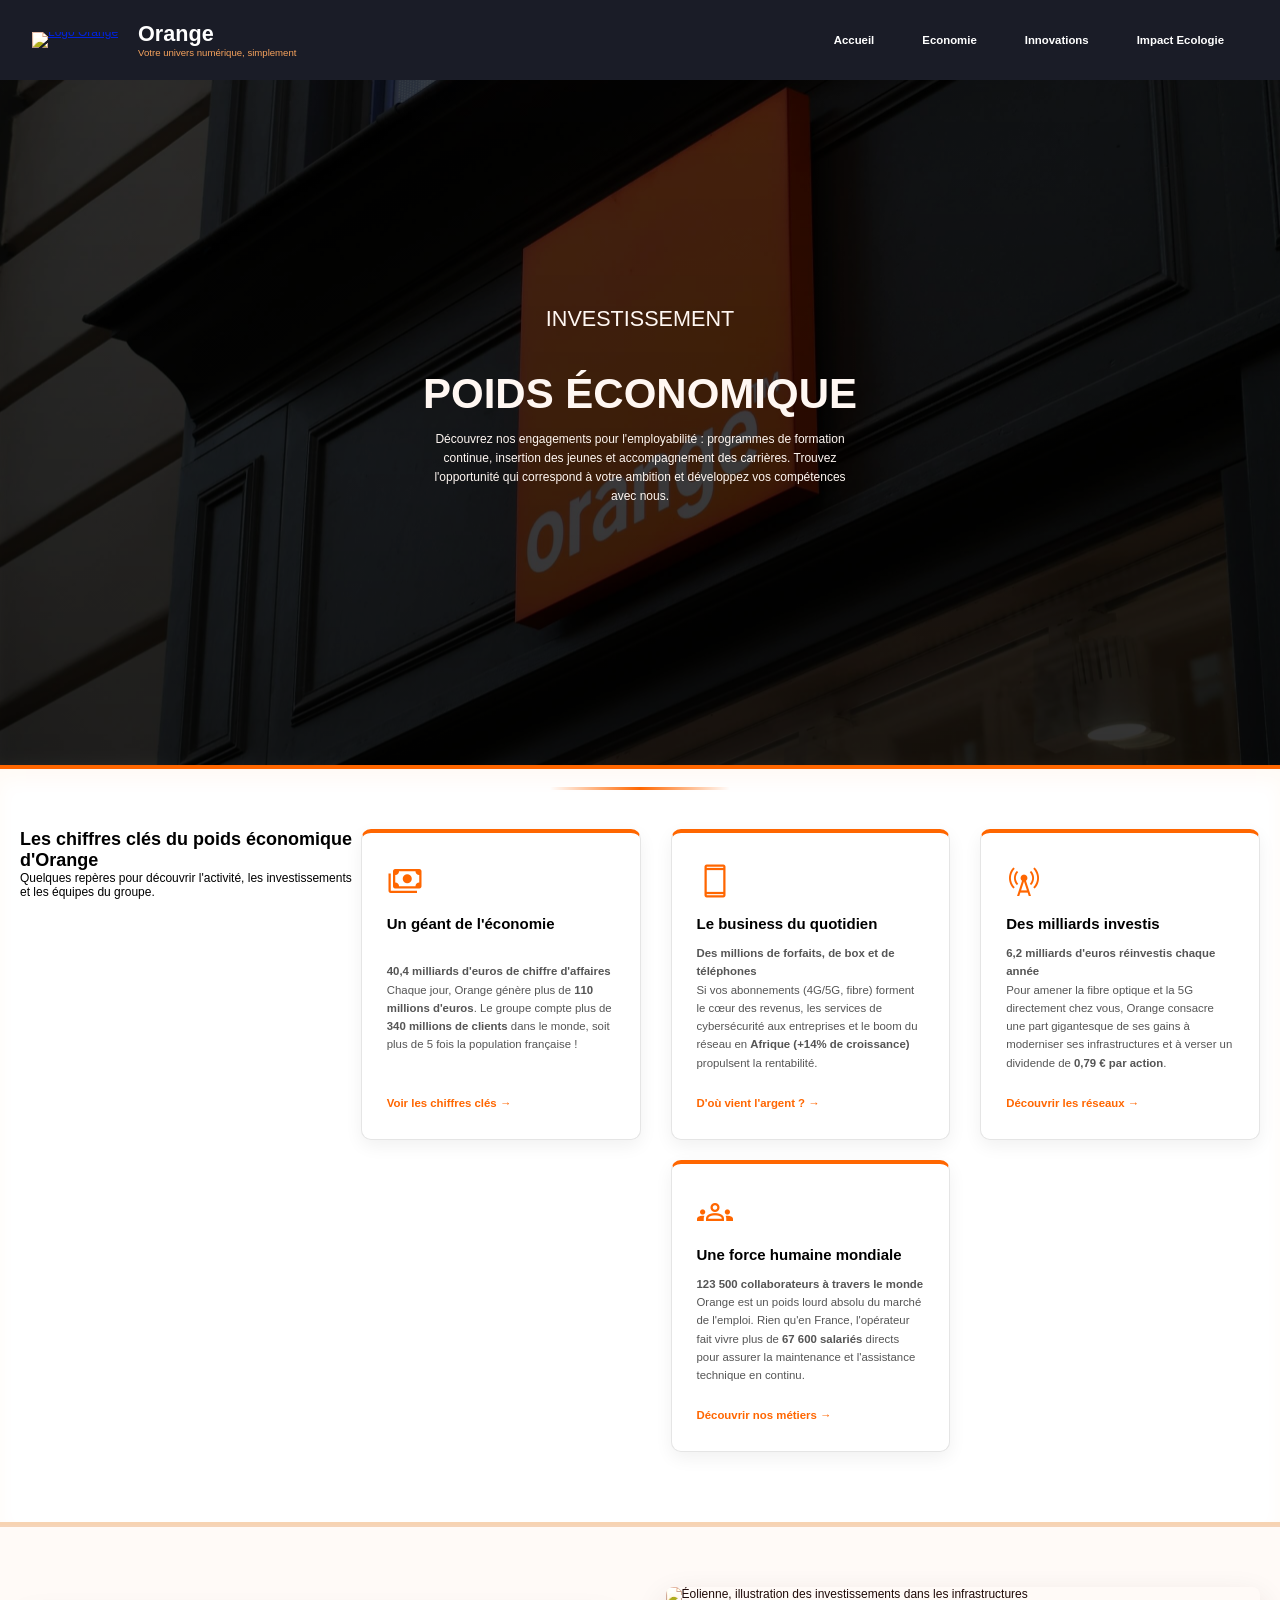
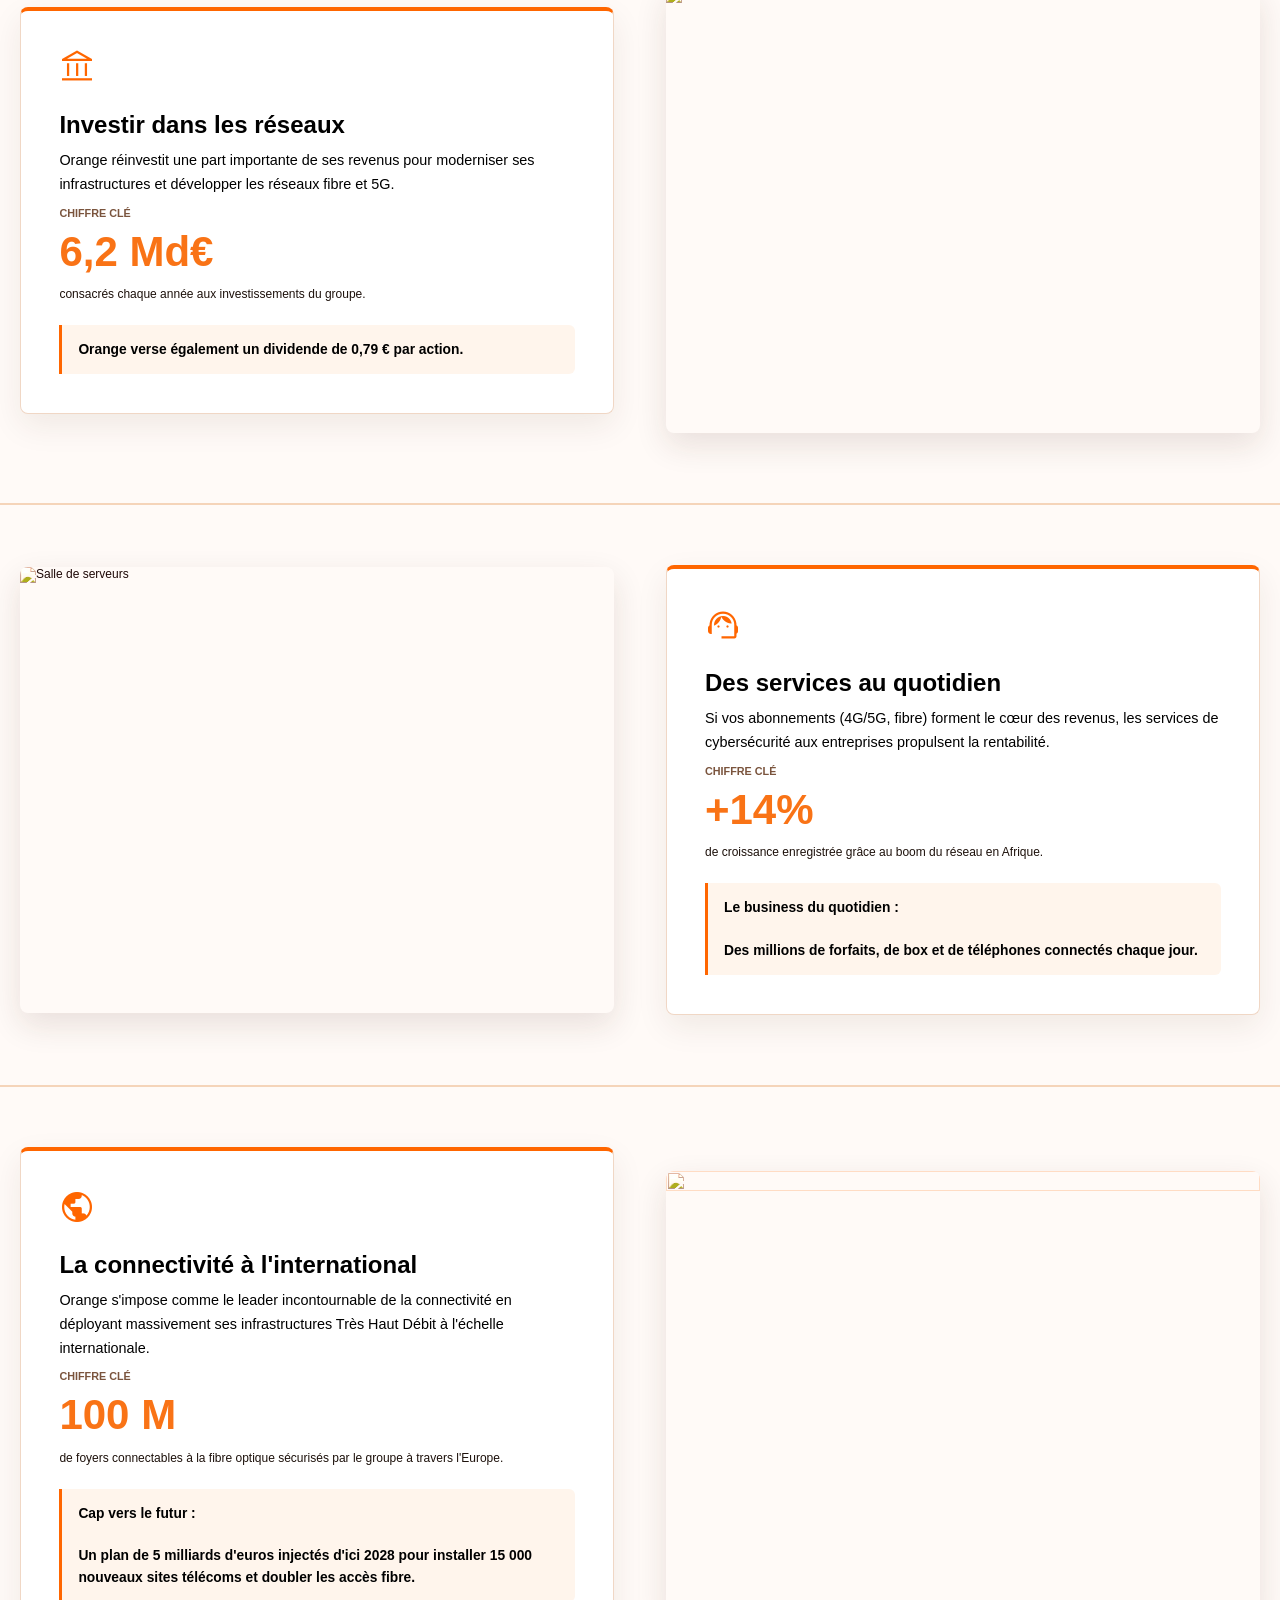
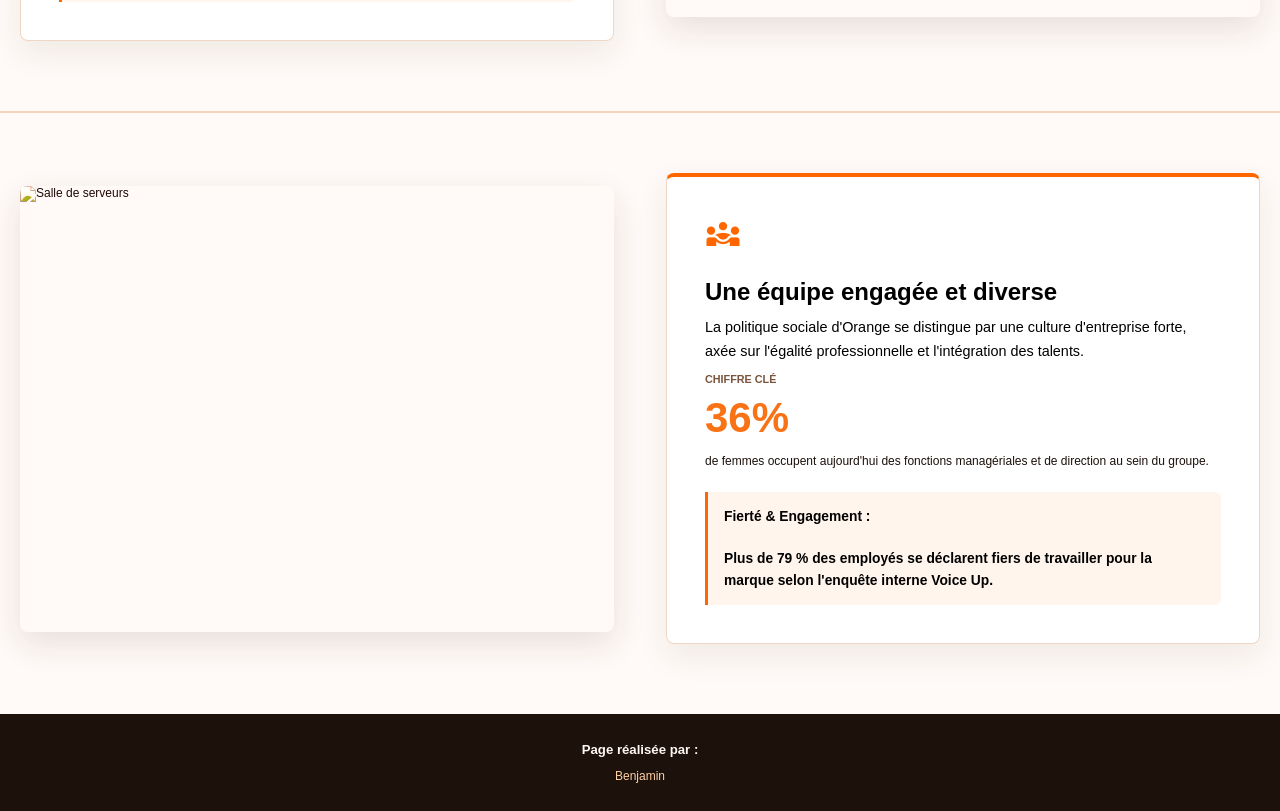
==== commit b58f775b: "Mis a jour de la page économie Updated the Material Symbols icons and added new content sections to " ====
--- a/page1.html
+++ b/page1.html
@@ -7,7 +7,7 @@
     <title>POIDS ÉCONOMIQUE</title>
     <link rel="icon" href="images/logo/orange.jpg" type="image/x-icon" />
     <link rel="stylesheet"
-        href="https://fonts.googleapis.com/css2?family=Material+Symbols+Outlined:opsz,wght,FILL,GRAD@48,400,0,0&icon_names=account_balance,contact_support,language,diversity_3" />
+        href="https://fonts.googleapis.com/css2?family=Material+Symbols+Outlined:opsz,wght,FILL,GRAD@48,400,0,0&icon_names=payments,smartphone,cell_tower,groups,account_balance,support_agent,public,diversity_3" />
     <link rel="stylesheet" href="style.css" type="text/css" media="screen" />
     <link rel="stylesheet" href="stylepage1.css" type="text/css" media="screen" />
 </head>
@@ -33,8 +33,6 @@
                         <a href="page1.html">Economie</a>
                         <a href="page2.html">Innovations</a>
                         <a href="page3.html">Impact Ecologie</a>
-                        <a href="#">Aide</a>
-                        <a href="#">Contact</a>
                     </nav>
                 </div>
             </div>
@@ -52,18 +50,17 @@
         </article>
     </section>
     <section class="cards-section">
+        <div class="cards-intro">
+            <h2>Les chiffres clés du poids économique d'Orange</h2>
+            <p>Quelques repères pour découvrir l'activité, les investissements et les équipes du groupe.</p>
+        </div>
         <div class="cards-container">
             <!-- CARD 1 : PUISSANCE ÉCONOMIQUE GLOBALE -->
             <article class="card">
-                <div class="card-icon">
-                    <!-- Icône : Dollar/Pièces pour les gros chiffres financiers -->
-                    <svg width="36" height="36" viewBox="0 0 24 24" fill="none" stroke="#FF6600" stroke-width="2"
-                        stroke-linecap="round" stroke-linejoin="round">
-                        <line x1="12" y1="1" x2="12" y2="23"></line>
-                        <path d="M17 5H9.5a3.5 3.5 0 0 0 0 7h5a3.5 3.5 0 0 1 0 7H6"></path>
-                    </svg>
-                </div>
-                <h3 class="card-title">Un géant de l'économie</h3>
+                <div class="card-heading">
+                    <span class="material-symbols-outlined" aria-hidden="true">payments</span>
+                    <h3 class="card-title">Un géant de l'économie</h3>
+                </div>
                 <p class="card-description">
                     <strong>40,4 milliards d'euros de chiffre d'affaires</strong><br />
                     Chaque jour, Orange génère plus de <strong>110 millions d'euros</strong>. Le groupe compte plus
@@ -75,15 +72,10 @@
 
             <!-- CARD 2 : DOÙ VIENT L'ARGENT (BUSINESS DU QUOTIDIEN) -->
             <article class="card">
-                <div class="card-icon">
-                    <!-- Icône : Smartphone/Réseau pour les forfaits et clients du quotidien -->
-                    <svg width="36" height="36" viewBox="0 0 24 24" fill="none" stroke="#FF6600" stroke-width="2"
-                        stroke-linecap="round" stroke-linejoin="round">
-                        <rect x="5" y="2" width="14" height="20" rx="2" ry="2"></rect>
-                        <line x1="12" y1="18" x2="12.01" y2="18"></line>
-                    </svg>
-                </div>
-                <h3 class="card-title">Le business du quotidien</h3>
+                <div class="card-heading">
+                    <span class="material-symbols-outlined" aria-hidden="true">smartphone</span>
+                    <h3 class="card-title">Le business du quotidien</h3>
+                </div>
                 <p class="card-description">
                     <strong>Des millions de forfaits, de box et de téléphones</strong><br />
                     Si vos abonnements (4G/5G, fibre) forment le cœur des revenus, les services de cybersécurité aux
@@ -95,18 +87,10 @@
 
             <!-- CARD 3 : LES INVESTISSEMENTS ET L'ACTIONNARIAT -->
             <article class="card">
-                <div class="card-icon">
-                    <!-- Icône : Antenne/Signal pour le déploiement de la fibre et de la 5G -->
-                    <svg width="36" height="36" viewBox="0 0 24 24" fill="none" stroke="#FF6600" stroke-width="2"
-                        stroke-linecap="round" stroke-linejoin="round">
-                        <path d="M12 12m-3 0a3 3 0 1 0 6 0a3 3 0 1 0 -6 0"></path>
-                        <path d="M12 2a10 10 0 0 1 10 10"></path>
-                        <path d="M12 6a6 6 0 0 1 6 6"></path>
-                        <path d="M2 12a10 10 0 0 1 10-10"></path>
-                        <path d="M6 12a6 6 0 0 1 6-6"></path>
-                    </svg>
-                </div>
-                <h3 class="card-title">Des milliards investis</h3>
+                <div class="card-heading">
+                    <span class="material-symbols-outlined" aria-hidden="true">cell_tower</span>
+                    <h3 class="card-title">Des milliards investis</h3>
+                </div>
                 <p class="card-description">
                     <strong>6,2 milliards d'euros réinvestis chaque année</strong><br />
                     Pour amener la fibre optique et la 5G directement chez vous, Orange consacre une part
@@ -120,17 +104,10 @@
 
             <!--  CARD 4 : IMPACT SOCIAL ET EMPLOI (Remplaçant de l'écologie) -->
             <article class="card">
-                <div class="card-icon">
-                    <!-- Icône : Utilisateurs/Équipe pour la force humaine et l'emploi -->
-                    <svg width="36" height="36" viewBox="0 0 24 24" fill="none" stroke="#FF6600" stroke-width="2"
-                        stroke-linecap="round" stroke-linejoin="round">
-                        <path d="M17 21v-2a4 4 0 0 0-4-4H5a4 4 0 0 0-4 4v2"></path>
-                        <circle cx="9" cy="7" r="4"></circle>
-                        <path d="M23 21v-2a4 4 0 0 0-3-3.87"></path>
-                        <path d="M16 3.13a4 4 0 0 1 0 7.75"></path>
-                    </svg>
-                </div>
-                <h3 class="card-title">Une force humaine mondiale</h3>
+                <div class="card-heading">
+                    <span class="material-symbols-outlined" aria-hidden="true">groups</span>
+                    <h3 class="card-title">Une force humaine mondiale</h3>
+                </div>
                 <p class="card-description">
                     <strong>123 500 collaborateurs à travers le monde</strong><br />
                     Orange est un poids lourd absolu du marché de l'emploi. Rien qu'en France, l'opérateur fait
@@ -147,13 +124,10 @@
 
     <section id="geant-eco">
         <div class="card-eco">
-            <span class="material-symbols-outlined">
-                account_balance
-            </span>
-
-            <p class="card-title">
-                Des milliards investis
-            </p>
+            <div class="detail-card-heading">
+                <span class="material-symbols-outlined" aria-hidden="true">account_balance</span>
+                <h3 class="card-title">Investir dans les réseaux</h3>
+            </div>
 
             <p class="card-description">
                 Orange réinvestit une part importante de ses revenus pour moderniser ses infrastructures et développer
@@ -176,18 +150,15 @@
                 Orange verse également un dividende de 0,79 € par action.
             </p>
         </div>
-        <img class="eolienne" src="images/eolienne.jpg" width="400"
+        <img class="eolienne" src="images/graphe_1.png" width="400"
             alt="Éolienne, illustration des investissements dans les infrastructures">
     </section>
     <section id="business">
         <div class="card-business">
-            <span class="material-symbols-outlined">
-                contact_support
-            </span>
-
-            <p class="card-title">
-                Des services au quotidien
-            </p>
+            <div class="detail-card-heading">
+                <span class="material-symbols-outlined" aria-hidden="true">support_agent</span>
+                <h3 class="card-title">Des services au quotidien</h3>
+            </div>
 
             <p class="card-description">
                 Si vos abonnements (4G/5G, fibre) forment le cœur des revenus, les services de cybersécurité aux
@@ -212,18 +183,15 @@
             </p>
         </div>
         <div class="business-image">
-            <img class="serveur" src="images/serveur.jpg" width="400" alt="Salle de serveurs">
+            <img class="serveur" src="images/graphe_2.png" width="400" alt="Salle de serveurs">
         </div>
     </section>
     <section id="investissements">
         <div class="card-investissements">
-            <span class="material-symbols-outlined">
-                language
-            </span>
-
-            <p class="card-title">
-                Des milliards investis
-            </p>
+            <div class="detail-card-heading">
+                <span class="material-symbols-outlined" aria-hidden="true">public</span>
+                <h3 class="card-title">La connectivité à l'international</h3>
+            </div>
 
             <p class="card-description">
                 Orange s'impose comme le leader incontournable de la connectivité en déployant massivement ses
@@ -248,18 +216,15 @@
             </p>
         </div>
         <div>
-            <img class="eolienne" src="images/eolienne.jpg" width="400">
+            <img class="eolienne" src="images/graphe_3.png" width="400">
         </div>
     </section>
     <section id="force-humaine">
         <div class="card-humaine">
-            <span class="material-symbols-outlined">
-                diversity_3
-            </span>
-
-            <p class="card-title">
-                Une force humaine mondiale
-            </p>
+            <div class="detail-card-heading">
+                <span class="material-symbols-outlined" aria-hidden="true">diversity_3</span>
+                <h3 class="card-title">Une équipe engagée et diverse</h3>
+            </div>
 
             <p class="card-description">
                 La politique sociale d'Orange se distingue par une culture d'entreprise forte, axée sur l'égalité
@@ -285,7 +250,7 @@
         </div>
 
         <div class="business-image">
-            <img class="serveur" src="images/serveur.jpg" width="400" alt="Salle de serveurs">
+            <img class="serveur" src="images/graphe_4.png" width="400" alt="Salle de serveurs">
         </div>
     </section>
     <footer class="site-footer">
--- a/style.css
+++ b/style.css
@@ -76,12 +76,59 @@
 }
 
 #sec-0 header .meme {
+    display: flex;
+    align-items: center;
+    gap: 0.5rem;
     margin-left: auto;
 }
 
 .me {
     display: flex;
+    flex-wrap: wrap;
     flex-direction: row;
+}
+
+.language-picker {
+    flex-shrink: 0;
+}
+
+.language-picker select {
+    max-width: 110px;
+    padding: 7px 8px;
+    border: 1px solid var(--haccent);
+    border-radius: 4px;
+    background-color: #1a1c27;
+    color: #fff;
+    font: inherit;
+}
+
+.visually-hidden {
+    position: absolute;
+    width: 1px;
+    height: 1px;
+    overflow: hidden;
+    clip: rect(0, 0, 0, 0);
+    white-space: nowrap;
+    clip-path: inset(50%);
+}
+
+html[dir="rtl"] body {
+    text-align: right;
+}
+
+html[dir="rtl"] #sec-0 article,
+html[dir="rtl"] #sec-2,
+html[dir="rtl"] #sec-3 h1,
+html[dir="rtl"] #sec-7 {
+    text-align: center;
+}
+
+html[dir="rtl"] #sec-3 .card p {
+    text-align: right;
+}
+
+html[dir="rtl"] #sec-1 article {
+    text-align: right;
 }
 
 #sec-0 header nav a {
@@ -186,7 +233,12 @@
 }
 
 #sec-1 aside img {
-    max-width: 100%;
+    display: block;
+    width: 100%;
+    max-width: 560px;
+    height: auto;
+    margin: 0 auto;
+    object-fit: contain;
 }
 
 #sec-2 {
@@ -260,12 +312,12 @@
 }
 
 #sec-3 {
-    padding: 30px 0;
-    background-color: var(--txtaccent);
+    padding: 48px 0;
+    background: linear-gradient(180deg, #fff7f2 0%, #fff 100%);
 }
 
 #sec-3 h1 {
-    margin-bottom: 30px;
+    margin-bottom: 36px;
     color: var(--bgaccent);
     font-size: 1.7rem;
     font-weight: 900;
@@ -276,26 +328,34 @@
 #sec-3 .cont {
     display: flex;
     flex-direction: column;
-    gap: 1.5rem;
+    gap: 20px;
 }
 
 #sec-3 .card {
     display: grid;
-    grid-template-columns: minmax(0, 1fr) minmax(120px, 38%);
+    grid-template-columns: minmax(0, 1fr) minmax(220px, 38%);
     align-items: center;
-    gap: 1.5rem;
+    gap: clamp(20px, 4vw, 56px);
     width: 100%;
+    padding: 22px;
+    border: 1px solid #f1e2d7;
+    border-radius: 8px;
+    background-color: #fff;
+    box-shadow: 0 8px 24px rgba(61, 36, 14, 0.06);
 }
 
 #sec-3 .caption {
-    margin-bottom: 0.75rem;
+    margin-bottom: 10px;
     color: var(--haccent);
-    font-size: 1.25rem;
+    font-size: 1.45rem;
     font-weight: 700;
 }
 
 #sec-3 .card p {
+    max-width: 58ch;
+    color: #51443c;
     font-size: 1rem;
+    line-height: 1.65;
     hyphens: auto;
     text-align: left;
     overflow-wrap: break-word;
@@ -304,8 +364,33 @@
 #sec-3 .offer-image {
     display: block;
     width: 100%;
-    aspect-ratio: 4 / 3;
+    height: 220px;
+    padding: 10px;
+    border-radius: 6px;
+    background-color: #fff8f1;
+    filter: none;
     object-fit: contain;
+}
+
+html[dir="rtl"] #sec-3 .card p {
+    text-align: right;
+}
+
+@media (max-width: 575px) {
+    #sec-3 {
+        padding: 34px 0;
+    }
+
+    #sec-3 .card {
+        grid-template-columns: minmax(0, 1fr) minmax(110px, 34%);
+        gap: 12px;
+        padding: 14px;
+    }
+
+    #sec-3 .offer-image {
+        height: 145px;
+        padding: 6px;
+    }
 }
 
 #sec-7 {
@@ -446,3 +531,20 @@
         width: 1340px;
     }
 }
+
+@media (max-width: 767px) {
+    #sec-0 header.ana .container {
+        flex-wrap: wrap;
+    }
+
+    #sec-0 header .meme {
+        width: 100%;
+        flex-wrap: wrap;
+        justify-content: center;
+        margin-left: 0;
+    }
+
+    .me {
+        justify-content: center;
+    }
+}
--- a/stylepage1.css
+++ b/stylepage1.css
@@ -333,7 +333,9 @@
 }
 
 #geant-eco,
-#business {
+#business,
+#investissements,
+#force-humaine {
     display: grid;
     grid-template-columns: repeat(2, minmax(0, 1fr));
     align-items: center;
@@ -348,6 +350,16 @@
 }
 
 #business > .business-image {
+    grid-column: 1;
+    grid-row: 1;
+}
+
+#force-humaine > .card-humaine {
+    grid-column: 2;
+    grid-row: 1;
+}
+
+#force-humaine > .business-image {
     grid-column: 1;
     grid-row: 1;
 }
@@ -417,7 +429,9 @@
 /* les cartes : */
 
 .card-eco,
-.card-business {
+.card-business,
+.card-investissements,
+.card-humaine {
     display: flex;
     flex-direction: column;
     min-width: 0;
@@ -449,7 +463,9 @@
     margin-bottom: 16px;
 }
 .card-eco .card-title,
-.card-business .card-title {
+.card-business .card-title,
+.card-investissements .card-title,
+.card-humaine .card-title {
     padding-top: 10px;
     font-weight: bold;
     color: black;
@@ -457,21 +473,27 @@
     margin-bottom: 10px;
 }
 .card-eco .card-description,
-.card-business .card-description {
+.card-business .card-description,
+.card-investissements .card-description,
+.card-humaine .card-description {
     color: black;
     font-size: 1.2rem;
     line-height: 1.65;
     margin-bottom: 10px;
 }
 .card-eco .card-description2,
-.card-business .card-description2 {
+.card-business .card-description2,
+.card-investissements .card-description2,
+.card-humaine .card-description2 {
     margin-bottom: 10px;
     font-weight: bold;
     color: #7a543d;
     font-size: 0.9rem;
 }
 .card-eco .donnée1,
-.card-business .donnée1 {
+.card-business .donnée1,
+.card-investissements .donnée1,
+.card-humaine .donnée1 {
     color: #f97316;
     font-size: 3.5rem;
     font-weight: 700;
@@ -480,12 +502,16 @@
 }
 
 .card-eco .description_donnée,
-.card-business .description_donnée {
+.card-business .description_donnée,
+.card-investissements .description_donnée,
+.card-humaine .description_donnée {
     margin-bottom: 10px;
     line-height: 1.5;
 }
 .card-eco .card-objective,
-.card-business .card-objective {
+.card-business .card-objective,
+.card-investissements .card-objective,
+.card-humaine .card-objective {
     color: black;
     font-size: 1.15rem;
     line-height: 1.55;
@@ -498,7 +524,9 @@
 }
 
 .card-eco:hover,
-.card-business:hover {
+.card-business:hover,
+.card-investissements:hover,
+.card-humaine:hover {
     transform: translateY(-3px);
     box-shadow: 0 18px 40px rgba(61, 36, 14, 0.14);
 }
@@ -621,7 +649,9 @@
 
 @media (max-width: 760px) {
     #geant-eco,
-    #business {
+    #business,
+    #investissements,
+    #force-humaine {
         grid-template-columns: 1fr;
         gap: 24px;
     }
@@ -636,6 +666,16 @@
         grid-row: 2;
     }
 
+    #force-humaine > .business-image {
+        grid-column: 1;
+        grid-row: 1;
+    }
+
+    #force-humaine > .card-humaine {
+        grid-column: 1;
+        grid-row: 2;
+    }
+
     .eolienne,
     .serveur {
         aspect-ratio: 16 / 10;
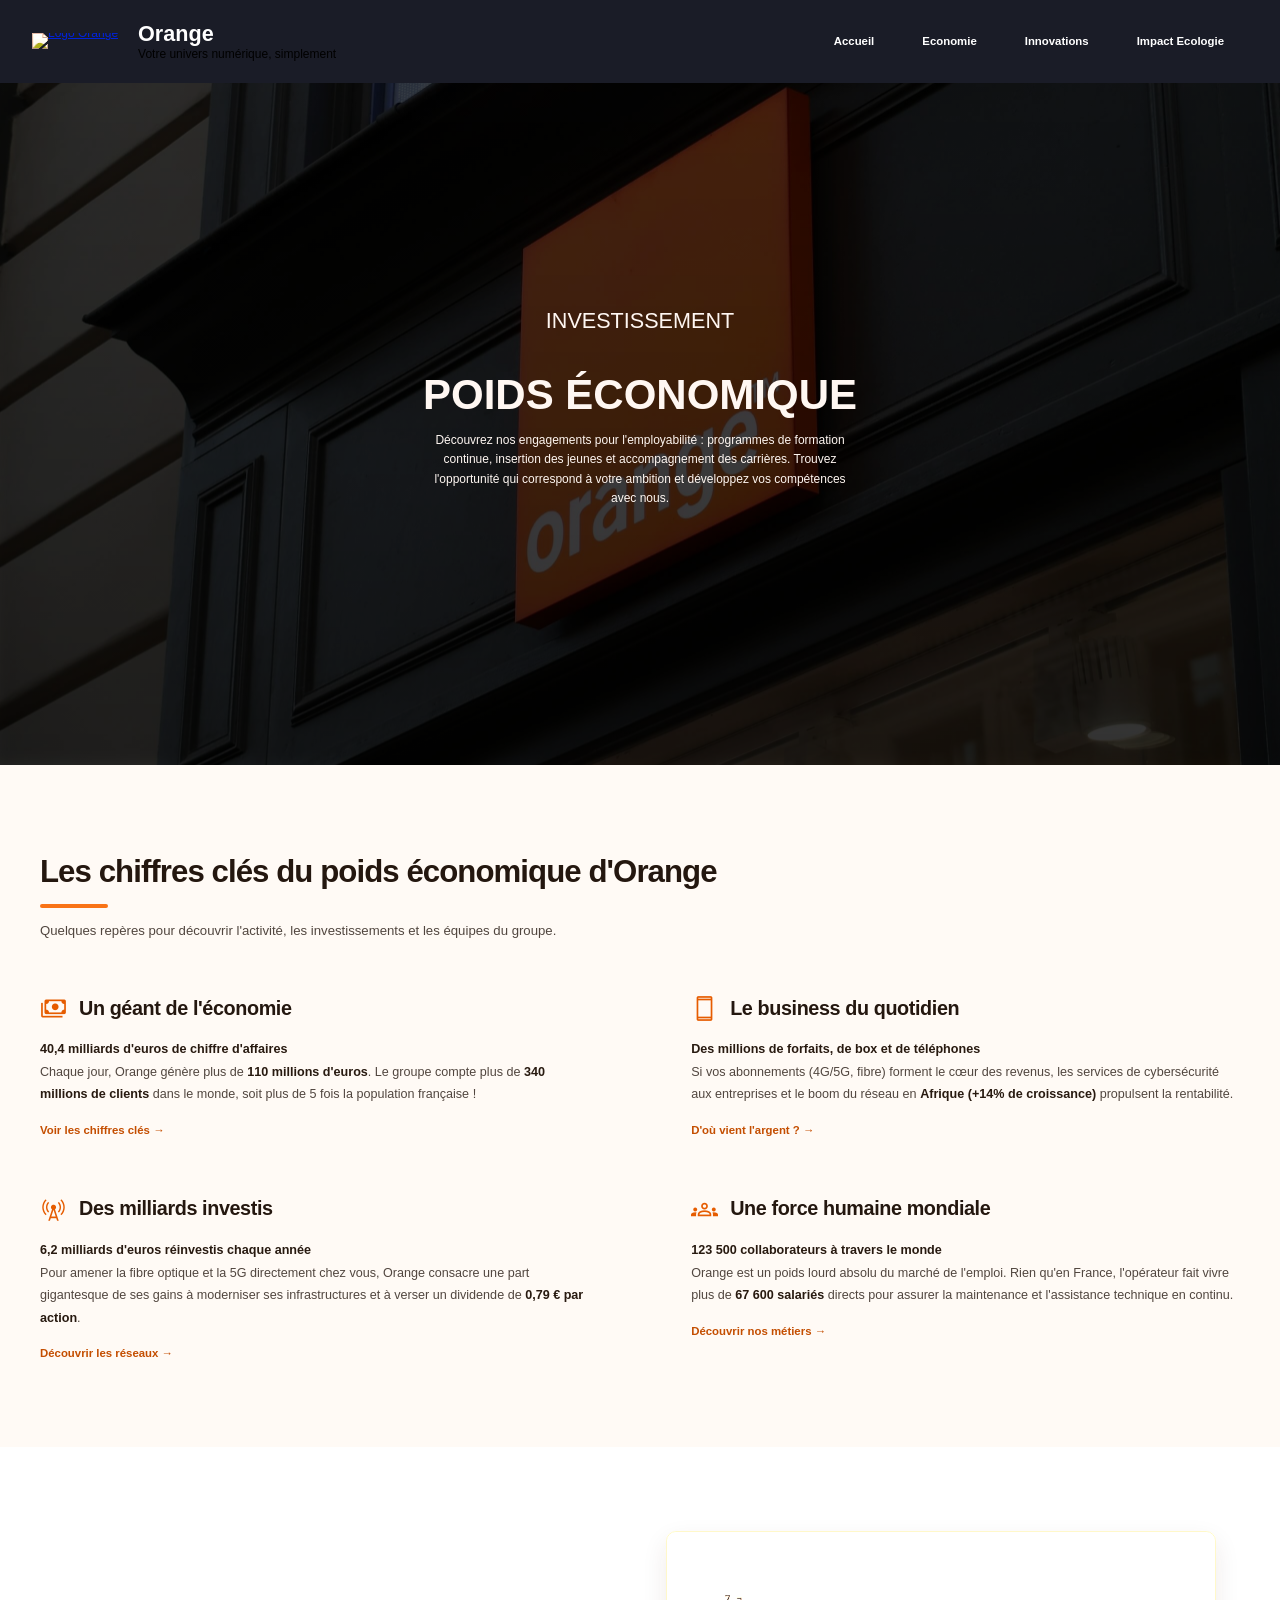
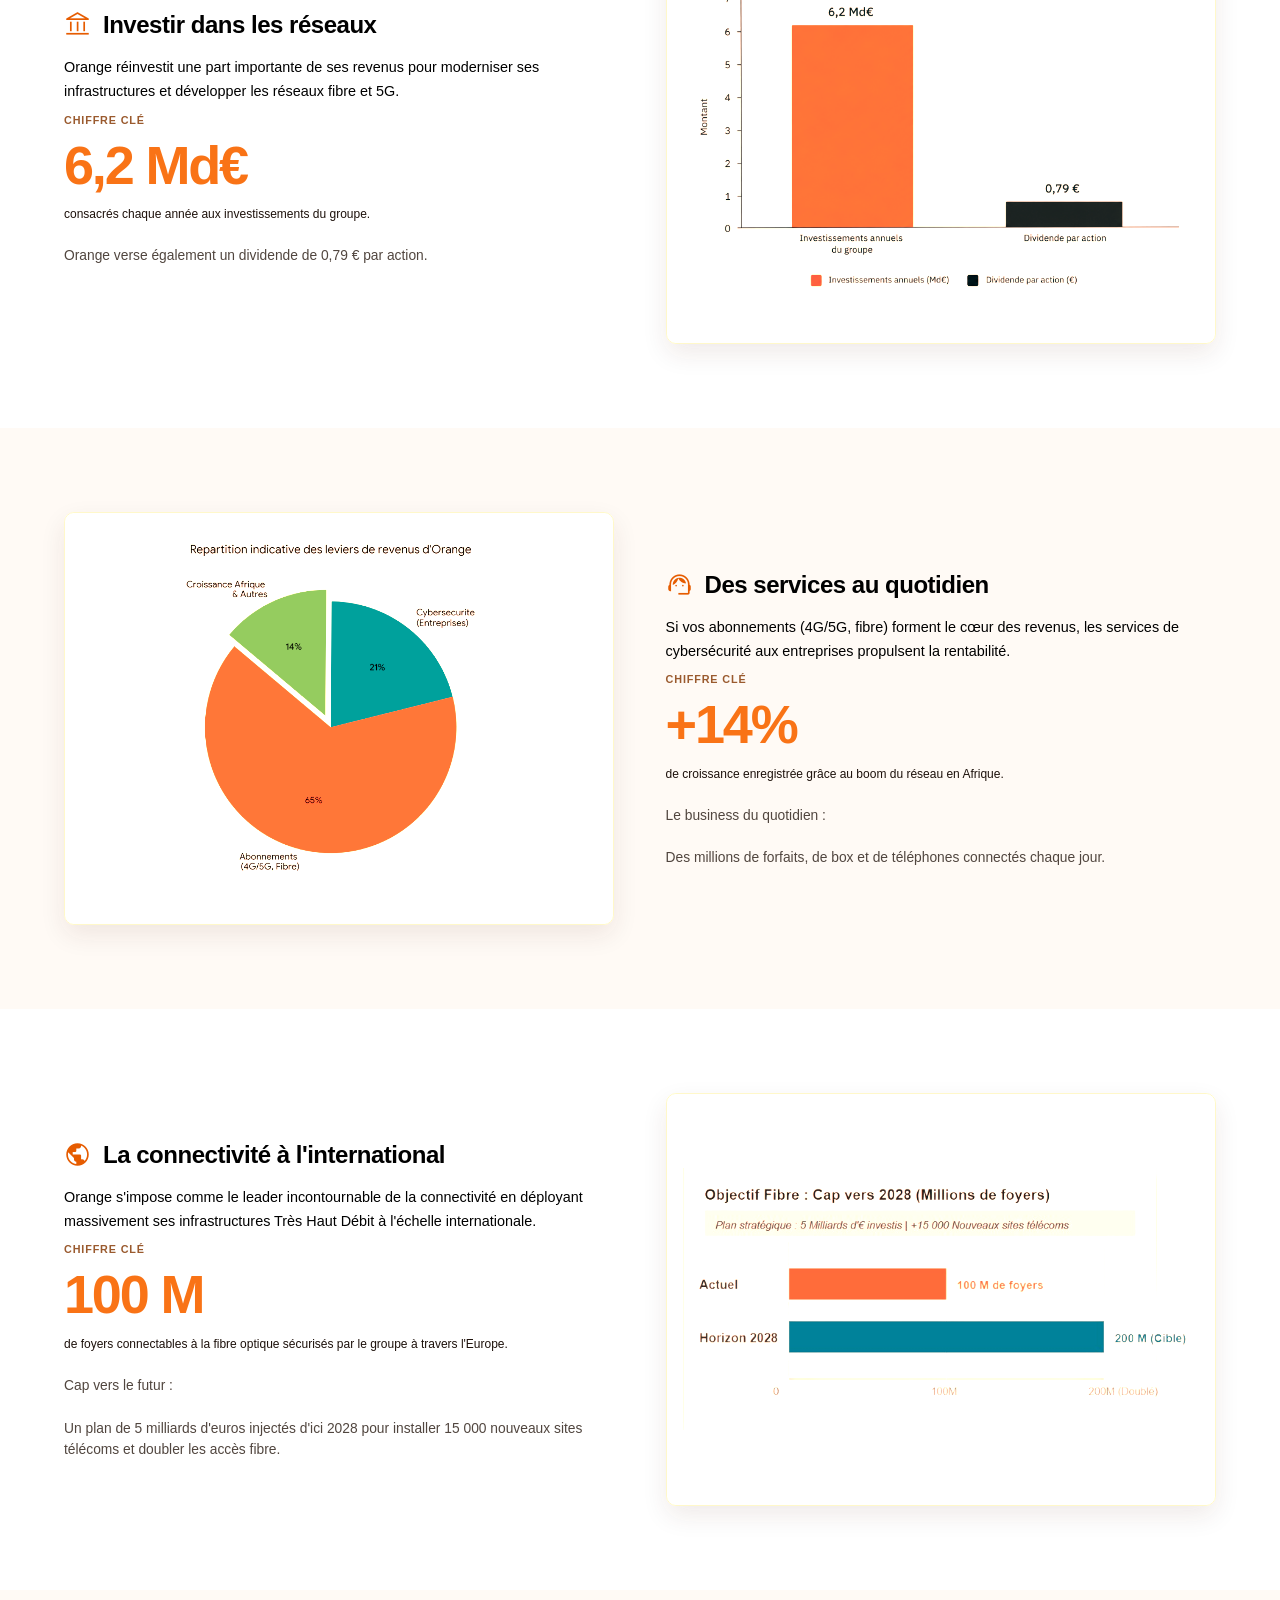
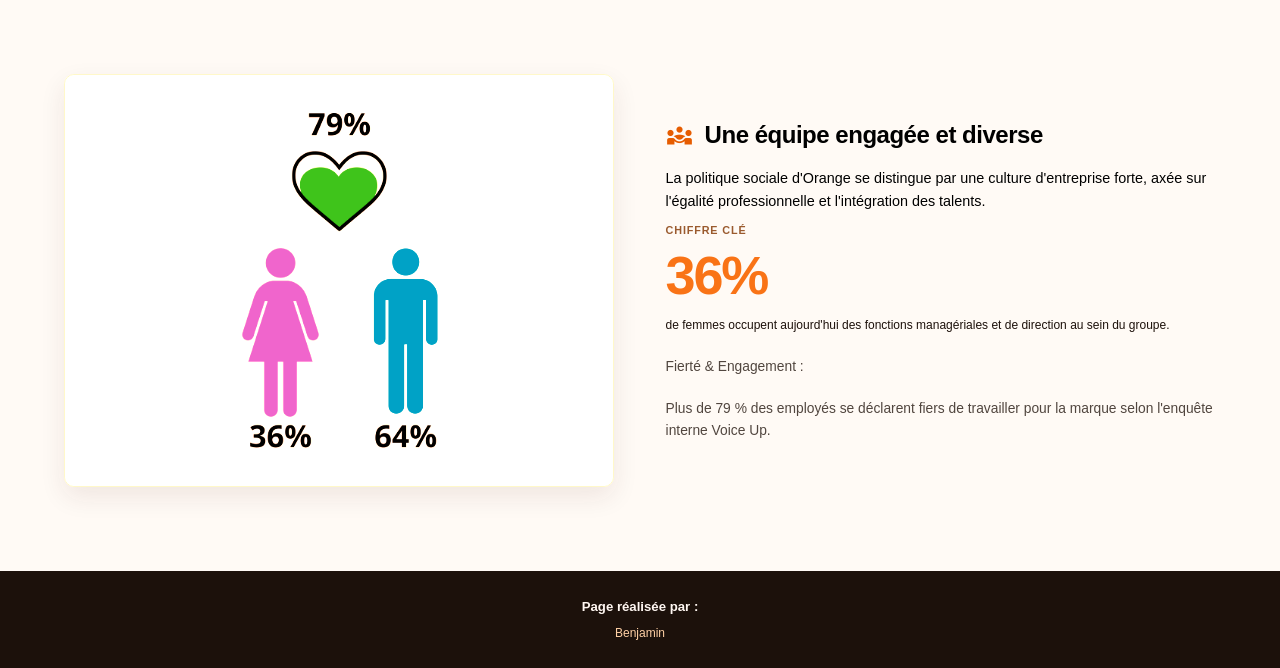
==== commit 53019370: "Refactor HTML structure and enhance image accessibility Updated HTML structure to include a div for " ====
--- a/page1.html
+++ b/page1.html
@@ -23,10 +23,10 @@
                 <a class="orange-logo-link" href="index.html" aria-label="Retour à l'accueil">
                     <img class="orange-logo" src="images/logo/orange.jpg" alt="Logo Orange" />
                 </a>
-                <h1>
-                    <span>Orange</span>
+                <div class="brand-text">
+                    <h1><span>Orange</span></h1>
                     <p class="you">Votre univers numérique, simplement</p>
-                </h1>
+                </div>
                 <div class="meme">
                     <nav class="me">
                         <a href="index.html">Accueil</a>
@@ -150,8 +150,7 @@
                 Orange verse également un dividende de 0,79 € par action.
             </p>
         </div>
-        <img class="eolienne" src="images/graphe_1.png" width="400"
-            alt="Éolienne, illustration des investissements dans les infrastructures">
+        <img class="eolienne" src="images/graphe_1.png" width="400" alt="Éolienne, illustration des investissements dans les infrastructures">
     </section>
     <section id="business">
         <div class="card-business">
@@ -216,7 +215,7 @@
             </p>
         </div>
         <div>
-            <img class="eolienne" src="images/graphe_3.png" width="400">
+            <img class="eolienne" src="images/graphe_3.png" width="400" alt="Éolienne, illustration des investissements dans les infrastructures">
         </div>
     </section>
     <section id="force-humaine">
--- a/stylepage1.css
+++ b/stylepage1.css
@@ -237,84 +237,119 @@
 
 /* ================= SECTION CARDS (BAS DE PAGE) ================= */
 .cards-section {
-    background-color: #ffffff;
-    padding: 60px 20px 70px;
-    display: flex;
+    background-color: #fffaf5;
+    padding: clamp(52px, 7vw, 88px) 24px;
+    display: flex;
+    flex-direction: column;
+    align-items: center;
     justify-content: center;
-    border-top: 4px solid #ff6600;
-    border-bottom: 3px solid #f7d3b2;
-    box-shadow: inset 0 12px 18px rgba(249, 115, 22, 0.04);
-    position: relative;
-}
-
-.cards-section::before {
+}
+
+.cards-intro {
+    width: 100%;
+    max-width: 1200px;
+    margin-bottom: clamp(32px, 5vw, 52px);
+}
+
+.cards-intro h2 {
+    margin-bottom: 12px;
+    color: #24170f;
+    font-size: clamp(1.8rem, 3vw, 2.6rem);
+    line-height: 1.2;
+    letter-spacing: -0.03em;
+}
+
+.cards-intro h2::after {
     content: "";
-    position: absolute;
-    left: 50%;
-    top: 18px;
-    transform: translateX(-50%);
-    width: 180px;
-    height: 3px;
-    background: linear-gradient(90deg, transparent, #ff6600, transparent);
-    border-radius: 999px;
+    display: block;
+    width: 68px;
+    height: 4px;
+    margin-top: 14px;
+    border-radius: 4px;
+    background-color: #f97316;
+}
+
+.cards-intro p {
+    max-width: 720px;
+    color: #51463f;
+    font-size: 1.1rem;
+    line-height: 1.7;
 }
 
 .cards-container {
     display: grid;
-    grid-template-columns: repeat(3, minmax(0, 1fr));
-    column-gap: 30px;
-    row-gap: 20px;
+    grid-template-columns: repeat(2, minmax(0, 1fr));
+    column-gap: clamp(40px, 8vw, 112px);
+    row-gap: clamp(38px, 5vw, 60px);
     max-width: 1200px;
     width: 100%;
-    position: relative;
-    z-index: 1;
-}
-
-.card:nth-child(4) {
-    grid-column: 2;
 }
 
 .card {
-    background-color: #ffffff;
-    border: 1px solid #e5e5e5;
-    border-top: 4px solid #ff6600;
-    border-radius: 10px;
-    padding: 30px 25px;
+    padding: 0;
     display: flex;
     flex-direction: column;
-    justify-content: space-between;
-    box-shadow: 0 6px 18px rgba(0, 0, 0, 0.06);
-    transition:
-        transform 0.25s ease,
-        box-shadow 0.25s ease,
-        border-color 0.25s ease;
-    cursor: pointer;
-    min-height: 100%;
-}
-
-.card:hover {
-    transform: translateY(-8px);
-    box-shadow: 0 18px 28px rgba(0, 0, 0, 0.14);
-    border-color: #ffb066;
 }
 
 .card-title {
-    font-size: 1.25rem;
+    font-size: clamp(1.35rem, 1.8vw, 1.65rem);
     font-weight: bold;
-    color: #000000;
-    margin-bottom: 12px;
-}
+    color: #24170f;
+    margin-bottom: 0;
+    line-height: 1.3;
+    letter-spacing: -0.02em;
+}
+
+.card-heading,
+.detail-card-heading {
+    display: flex;
+    align-items: center;
+    gap: 12px;
+    margin-bottom: 16px;
+}
+
+.card-heading .material-symbols-outlined,
+.detail-card-heading .material-symbols-outlined {
+    flex: 0 0 auto;
+    display: inline-block;
+    margin: 0;
+    color: #e65c00;
+    font-size: 27px;
+}
+
+.card-heading .card-title,
+.detail-card-heading .card-title {
+    margin: 0;
+    padding: 0;
+}
+
+.detail-card-heading .card-title {
+    font-size: clamp(1.5rem, 2vw, 2rem);
+}
+
 .card-description {
+    font-size: 1.05rem;
+    color: #51463f;
+    line-height: 1.8;
+    margin-bottom: 18px;
+}
+
+.card-description strong {
+    color: #281a10;
+    font-weight: 700;
+}
+.card-button {
+    align-self: flex-start;
     font-size: 0.95rem;
-    color: #555555;
-    line-height: 1.6;
-    margin-bottom: 25px;
-}
-.card-button {
-    font-size: 0.95rem;
-    font-weight: bold;
-    color: #ff6600;
+    font-weight: 600;
+    color: #c44e00;
     text-decoration: none;
+}
+
+.card-button:hover {
+    color: #8f3900;
+    text-decoration: underline;
+    text-underline-offset: 4px;
 }
 
 #recrutement,
@@ -322,9 +357,8 @@
 #business,
 #investissements,
 #force-humaine {
-    padding: 60px 20px 70px;
-    background: #fffaf7;
-    border-top: 2px solid #f5d4b9;
+    padding: clamp(52px, 7vw, 84px) clamp(20px, 5vw, 64px);
+    background: #ffffff;
     position: relative;
     display: flex;
     justify-content: center;
@@ -342,6 +376,11 @@
     gap: clamp(24px, 4vw, 56px);
     max-width: 1400px;
     margin: 0 auto;
+}
+
+#business,
+#force-humaine {
+    background: #fffaf5;
 }
 
 #business > .card-business {
@@ -436,14 +475,11 @@
     flex-direction: column;
     min-width: 0;
     margin: 0;
-    padding: clamp(24px, 3vw, 40px);
+    padding: 0;
     width: 100%;
-    background-color: white;
-    border: 1px solid #f0d7c5;
-    border-top: 4px solid #ff6600;
-    border-radius: 8px;
-    box-shadow: 0 12px 32px rgba(61, 36, 14, 0.08);
-    transition: transform 0.2s ease, box-shadow 0.2s ease;
+    background: transparent;
+    border: 0;
+    box-shadow: none;
 }
 
 .material-symbols-outlined {
@@ -472,6 +508,13 @@
     font-size: 2rem;
     margin-bottom: 10px;
 }
+.card-eco .detail-card-heading .card-title,
+.card-business .detail-card-heading .card-title,
+.card-investissements .detail-card-heading .card-title,
+.card-humaine .detail-card-heading .card-title {
+    padding-top: 0;
+    margin-bottom: 0;
+}
 .card-eco .card-description,
 .card-business .card-description,
 .card-investissements .card-description,
@@ -487,18 +530,20 @@
 .card-humaine .card-description2 {
     margin-bottom: 10px;
     font-weight: bold;
-    color: #7a543d;
+    color: #9a5a2e;
     font-size: 0.9rem;
+    letter-spacing: 0.08em;
 }
 .card-eco .donnée1,
 .card-business .donnée1,
 .card-investissements .donnée1,
 .card-humaine .donnée1 {
     color: #f97316;
-    font-size: 3.5rem;
+    font-size: clamp(3rem, 5vw, 4.5rem);
     font-weight: 700;
     line-height: 1.1;
     margin-bottom: 10px;
+    letter-spacing: -0.04em;
 }
 
 .card-eco .description_donnée,
@@ -515,20 +560,12 @@
     color: black;
     font-size: 1.15rem;
     line-height: 1.55;
-    font-weight: bold;
-    background-color: #fff5ec;
-    border-left: 3px solid #ff6600;
-    border-radius: 0 6px 6px 0;
+    font-weight: 500;
+    color: #51463f;
+    background: transparent;
+    border: 0;
     margin: 12px 0 0;
-    padding: 14px 16px;
-}
-
-.card-eco:hover,
-.card-business:hover,
-.card-investissements:hover,
-.card-humaine:hover {
-    transform: translateY(-3px);
-    box-shadow: 0 18px 40px rgba(61, 36, 14, 0.14);
+    padding: 0;
 }
 /*image ce carte 1*/
 .content3{
@@ -545,9 +582,12 @@
     aspect-ratio: 4 / 3;
     height: auto;
     margin: 0;
-    object-fit: cover;
-    border-radius: 8px;
-    box-shadow: 0 12px 32px rgba(61, 36, 14, 0.12);
+    padding: clamp(8px, 1.5vw, 16px);
+    object-fit: contain;
+    background: #ffffff;
+    border: 1px solid #f1d7c3;
+    border-radius: 10px;
+    box-shadow: 0 10px 26px rgba(61, 36, 14, 0.09);
 }
 /*image de carte 2*/
 .content4{
@@ -648,6 +688,11 @@
 }
 
 @media (max-width: 760px) {
+    .cards-container {
+        grid-template-columns: 1fr;
+        row-gap: 34px;
+    }
+
     #geant-eco,
     #business,
     #investissements,
